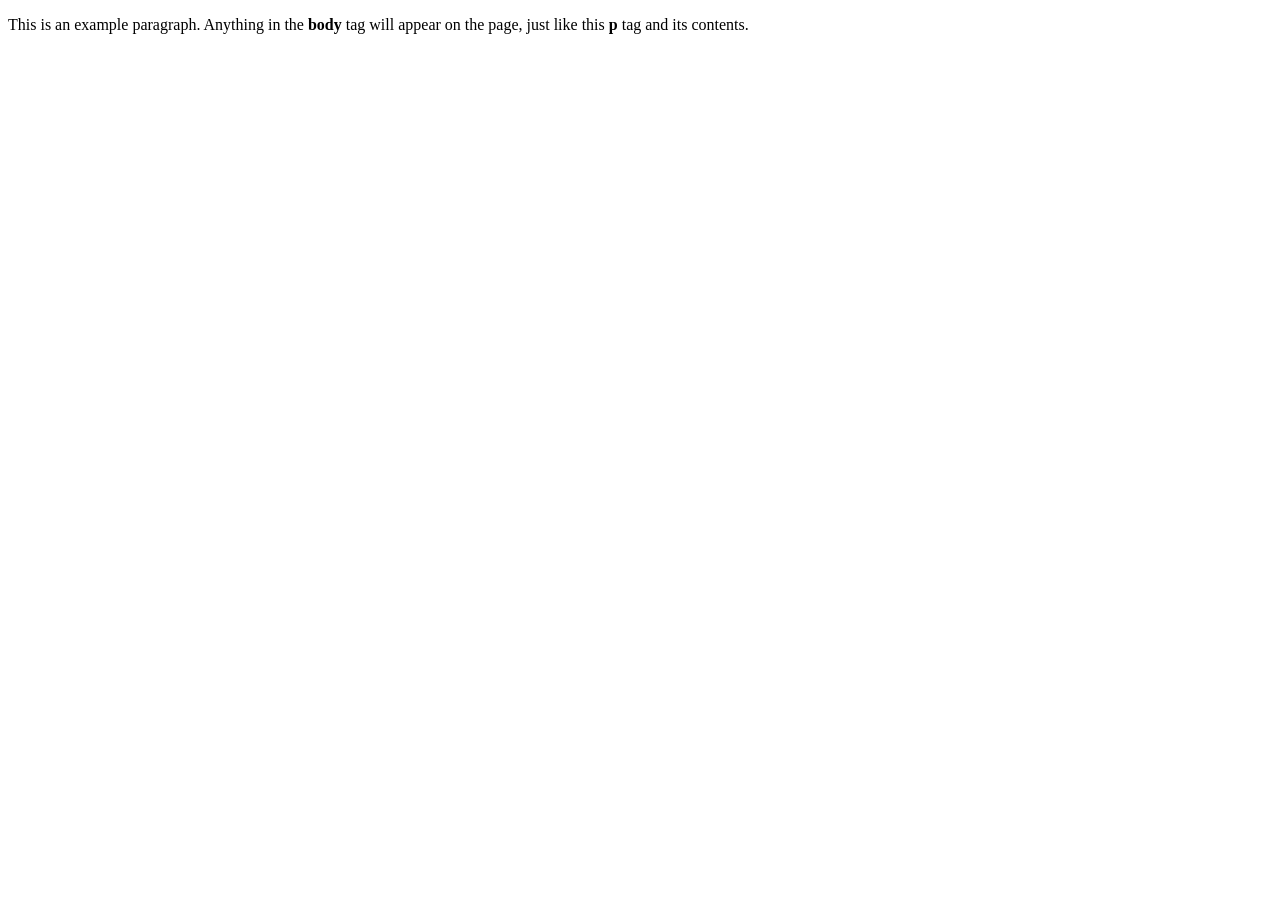
==== index.html @ ac4abed6 "Create index.html" ====
<!doctype html>
<html>
  <head>
    <title>This is the title of the webpage!</title>
  </head>
  <body>
    <p>This is an example paragraph. Anything in the <strong>body</strong> tag will appear on the page, just like this <strong>p</strong> tag and its contents.</p>
  </body>
</html>
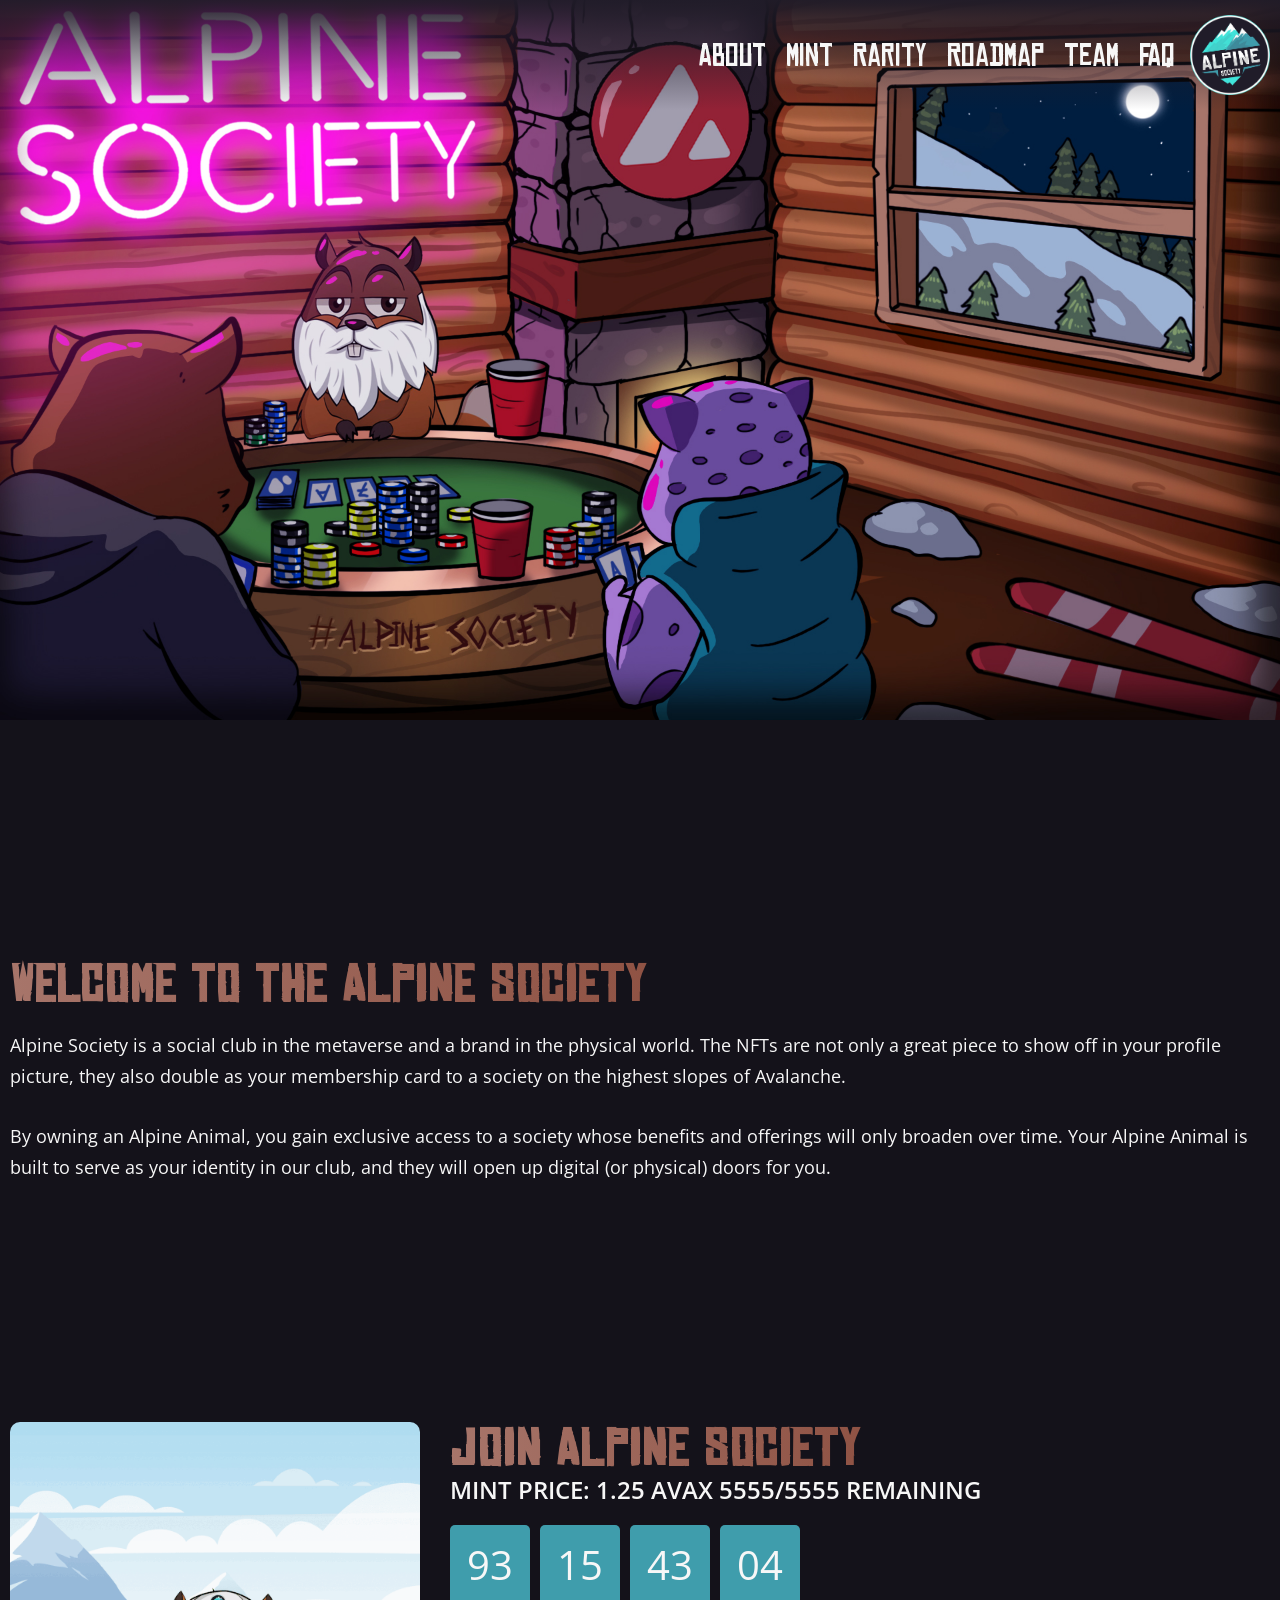
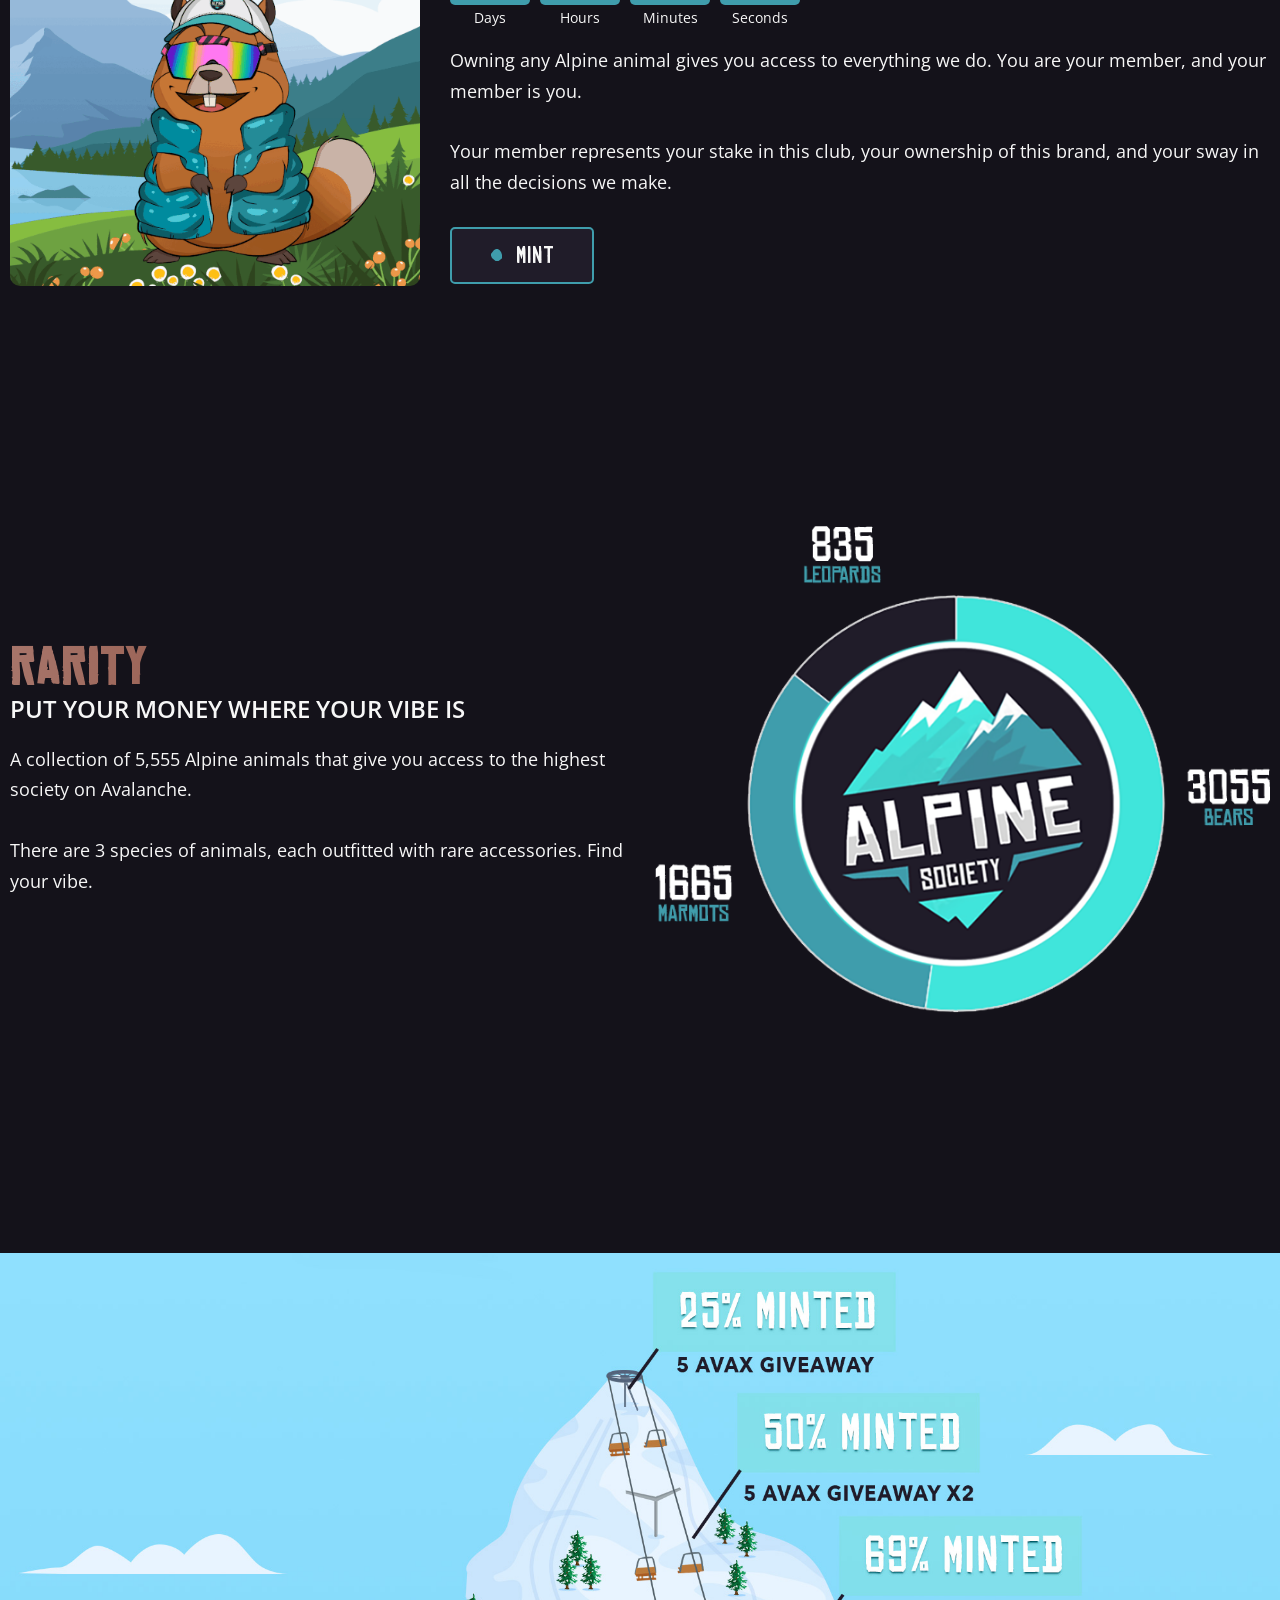
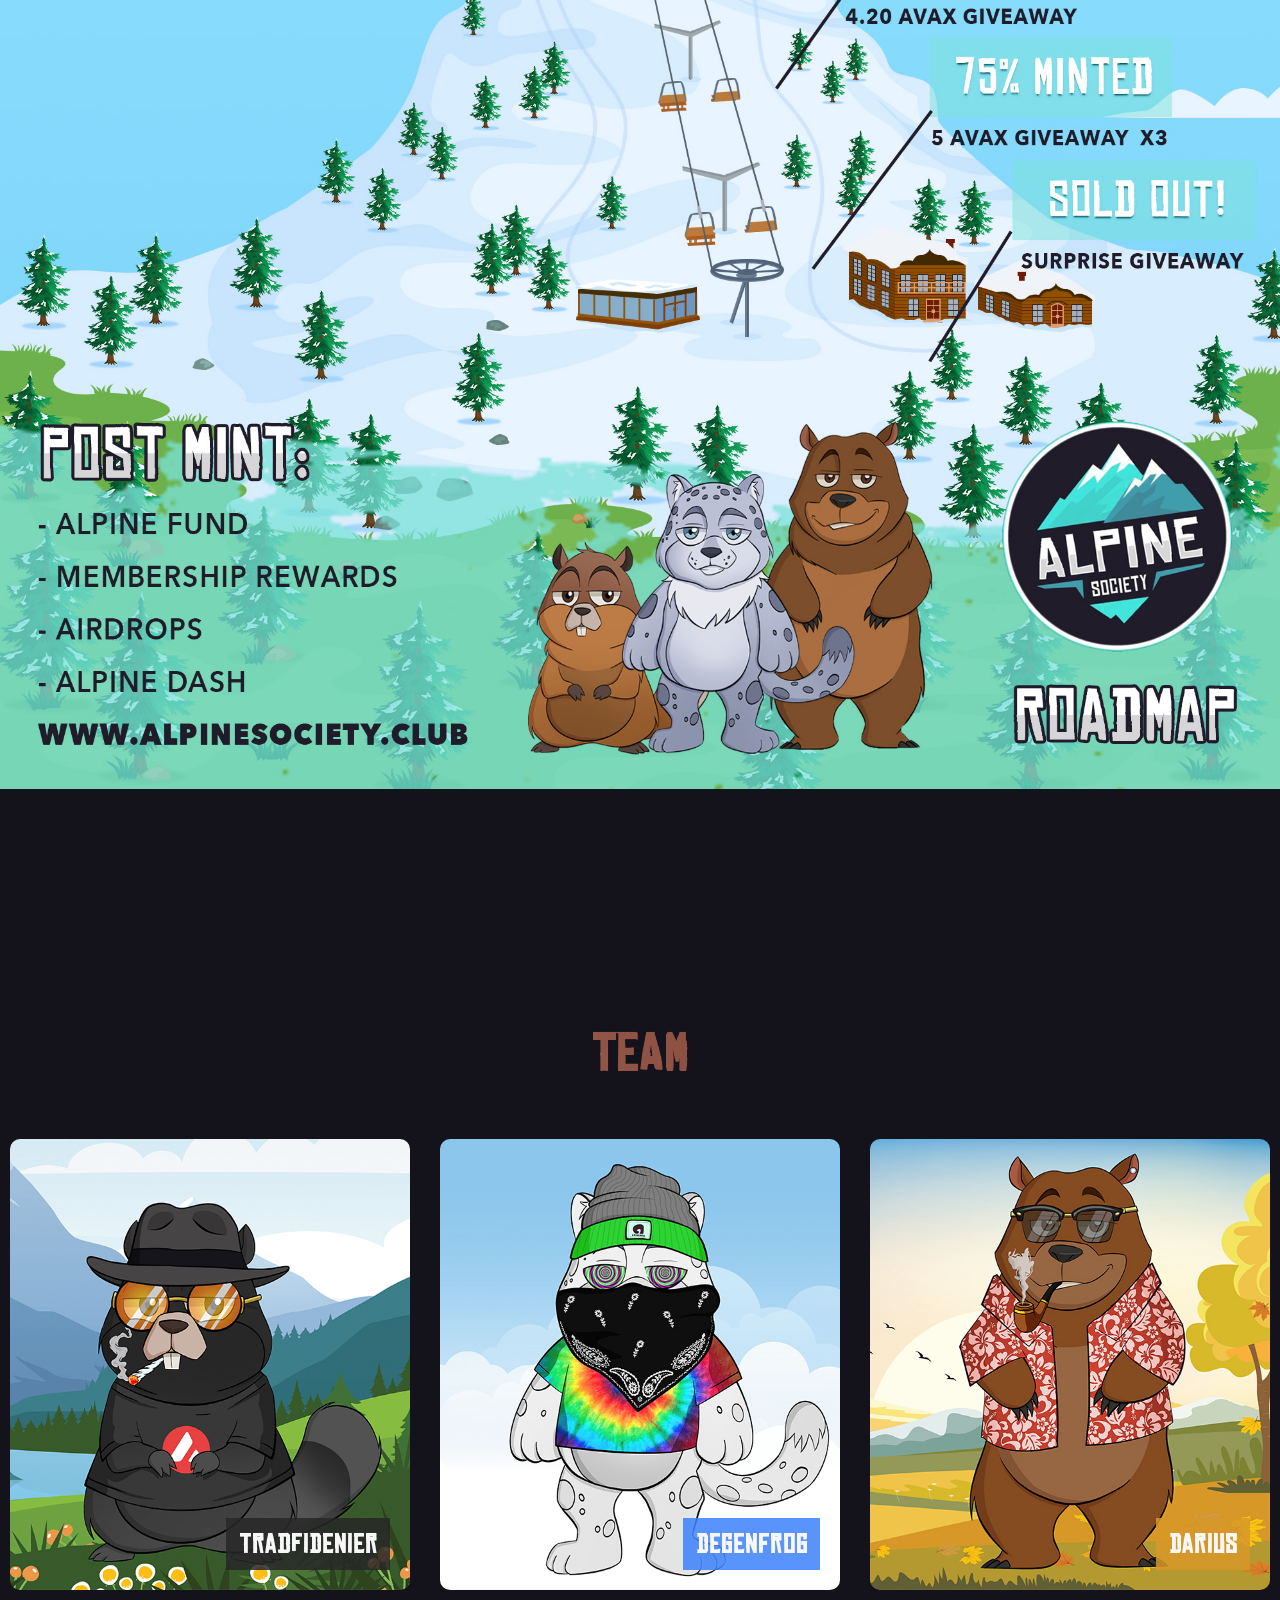
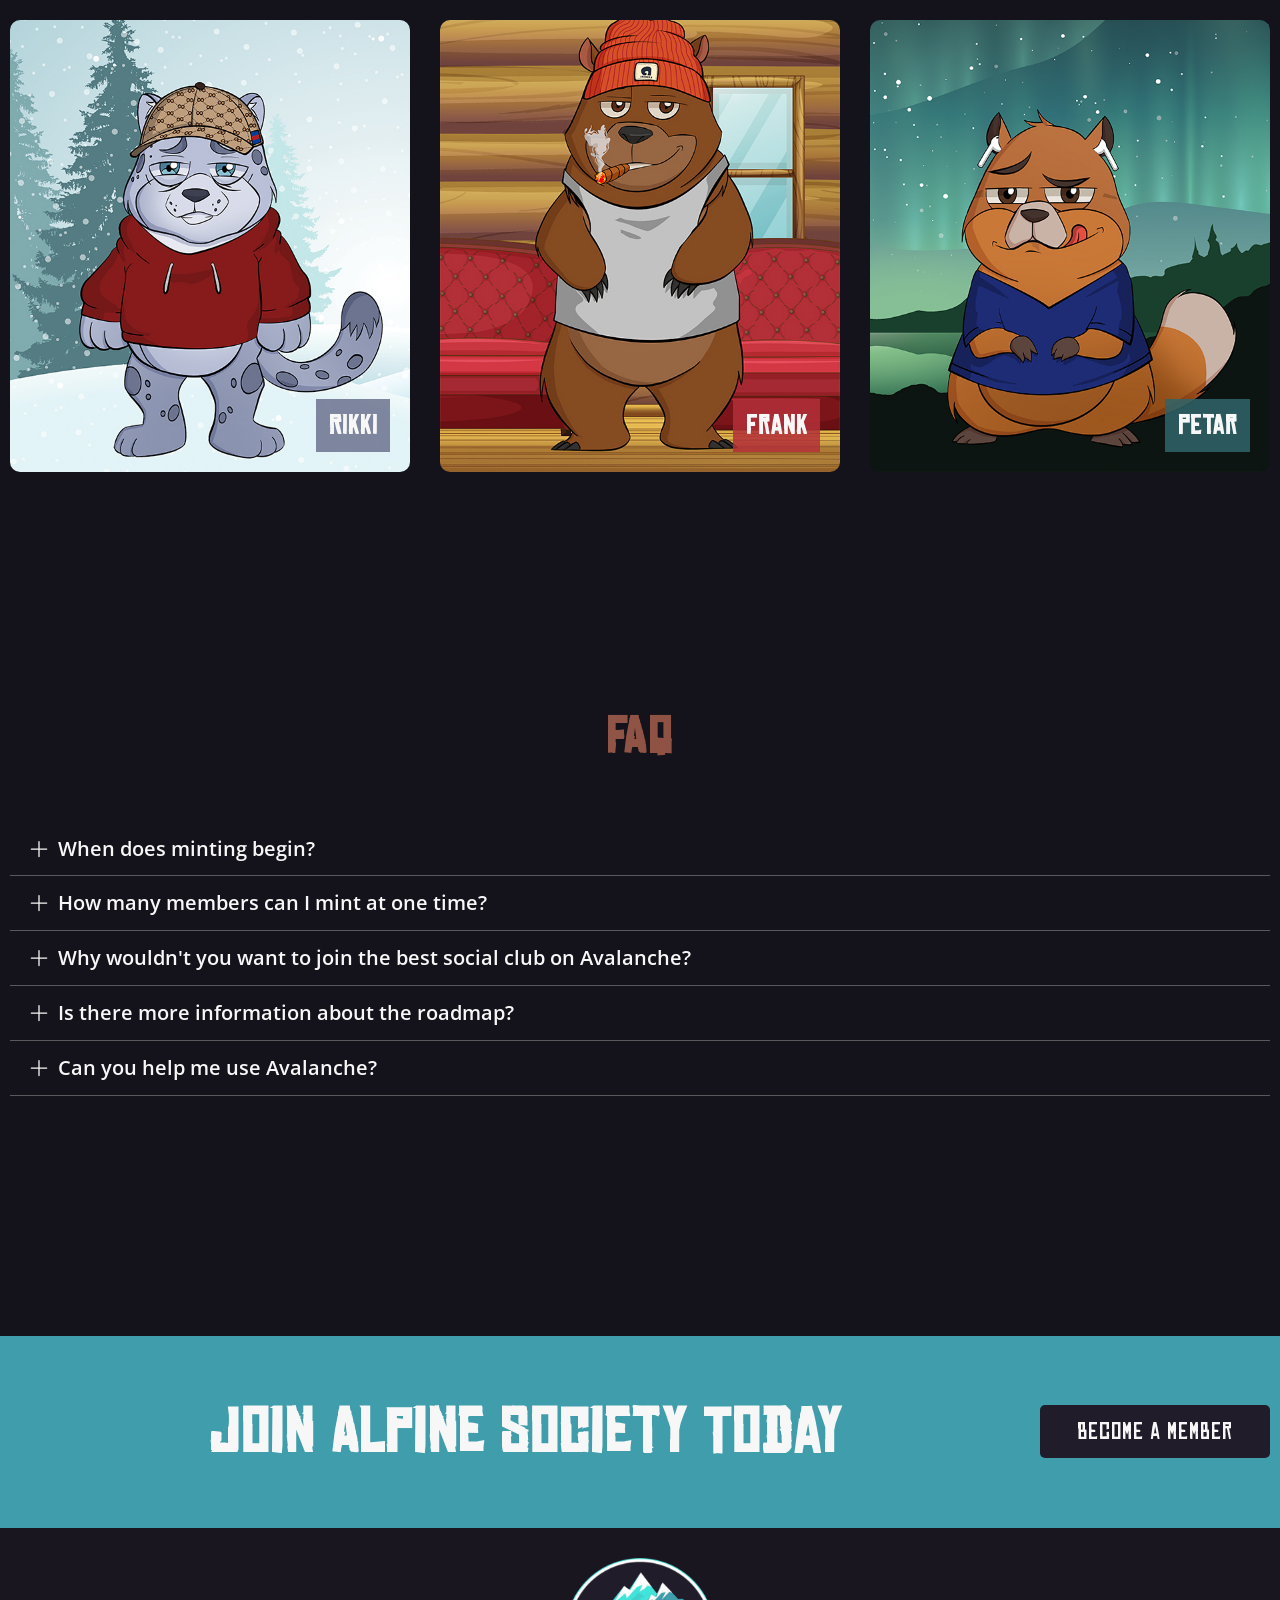
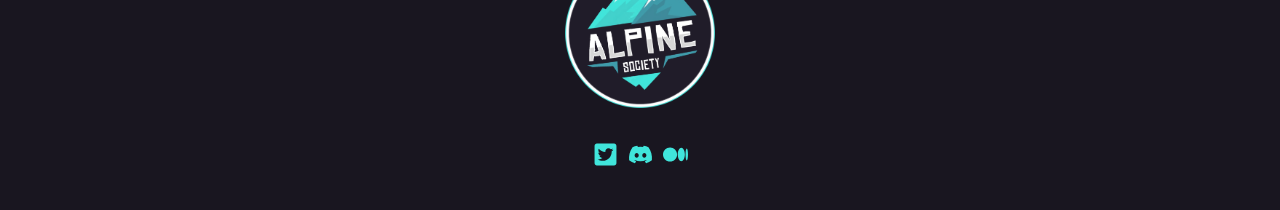
==== commit 3c3580d3: "Add files via upload" ====
--- a/index.html
+++ b/index.html
@@ -1,9 +1,597 @@
-<!doctype html>
-<html>
-  <head>
-    <title>This is the title of the webpage!</title>
-  </head>
-  <body>
-    <p>This is an example paragraph. Anything in the <strong>body</strong> tag will appear on the page, just like this <strong>p</strong> tag and its contents.</p>
-  </body>
-</html>
+<!DOCTYPE html>
+<html lang="en">
+  <head>
+    <meta charset="UTF-8" />
+    <meta http-equiv="X-UA-Compatible" content="IE=edge" />
+    <meta name="viewport" content="width=device-width, initial-scale=1.0" />
+
+    <title>Alpine Society</title>
+
+    <!--Google Fonts-->
+    <link
+      href="https://fonts.googleapis.com/css2?family=Open+Sans:ital,wght@0,300;0,400;0,500;0,600;0,700;0,800;1,300;1,400;1,500;1,600;1,700;1,800&display=swap"
+      rel="stylesheet"
+    />
+
+    <!--Stylesheets-->
+    <link rel="stylesheet" href="css/style.css" />
+    <link rel="icon" type="image/svg" href="img/favico.svg" />
+  </head>
+  <body>
+    <!--Navbar-->
+    <div class="navbar">
+      <div class="row">
+        <!--Hamburger Menu-->
+        <figure class="hamburger-btn">
+          <img
+            class="hamburger-btn__img"
+            src="img/bars.svg"
+            alt="Hamburger Button"
+            class="logo__img"
+          />
+        </figure>
+
+        <!--Navigation-->
+        <ul class="nav">
+          <li class="nav__item nav__item--about">
+            About
+            <!-- <img class="nav__link-img" src="img/btn_about.png" alt="About" /> -->
+          </li>
+
+          <li class="nav__item nav__item--mint">
+            Mint
+            <!-- <img class="nav__link-img" src="img/btn_mint.png" alt="Mint" /> -->
+          </li>
+
+          <li class="nav__item nav__item--rarity">
+            Rarity
+            <!-- <img class="nav__link-img" src="img/btn_rarity.png" alt="Rarity" /> -->
+          </li>
+
+          <li class="nav__item nav__item--roadmap">
+            Roadmap
+            <!-- <img
+              class="nav__link-img"
+              src="img/btn_roadmap.png"
+              alt="Roadmap"
+            /> -->
+          </li>
+
+          <li class="nav__item nav__item--team">
+            Team
+            <!-- <img class="nav__link-img" src="img/btn_team.png" alt="Team" /> -->
+          </li>
+
+          <li class="nav__item nav__item--faq">
+            FAQ
+            <!-- <img class="nav__link-img" src="img/btn_faq.png" alt="FAQ" /> -->
+          </li>
+        </ul>
+
+        <!--Logo-->
+        <figure class="logo">
+          <img
+            src="img/alpine_society_logo.png"
+            alt="Alpine Society"
+            class="logo__img"
+          />
+        </figure>
+      </div>
+    </div>
+
+    <!--Header start-->
+    <header class="header">
+      <img
+        class="header__img"
+        src="img/alpine_society.jpg"
+        alt="Alpine Sociery"
+      />
+    </header>
+
+    <!--Section About-->
+    <section class="section section__about" id="sticky">
+      <div class="row">
+        <h2 class="heading-secondary mb-sm">Welcome to the Alpine Society</h2>
+        <p class="paragraph">
+          Alpine Society is a social club in the metaverse and a brand in the
+          physical world. The NFTs are not only a great piece to show off in
+          your profile picture, they also double as your membership card to a
+          society on the highest slopes of Avalanche.
+        </p>
+        <p class="paragraph">
+          By owning an Alpine Animal, you gain exclusive access to a society
+          whose benefits and offerings will only broaden over time. Your Alpine
+          Animal is built to serve as your identity in our club, and they will
+          open up digital (or physical) doors for you.
+        </p>
+      </div>
+    </section>
+
+    <!--Section Mint-->
+    <section class="section section__mint">
+      <div class="row">
+        <div class="composition">
+          <img
+            class="composition__img"
+            src="img/alpine_society.gif"
+            alt="Alpine Society"
+          />
+        </div>
+        <div>
+          <h2 class="heading-secondary">Join Alpine Society</h2>
+          <h3 class="heading-tertiary mb-sm">
+            MINT PRICE:
+            <span class="heading-tertiary--light">
+              1.25 AVAX 5555/5555 Remaining
+            </span>
+          </h3>
+
+          <div class="mint-container mb-lg">
+            <div class="counter">
+              <div class="counter__box counter__box--days">93</div>
+              <div class="counter__box counter__box--hours">15</div>
+              <div class="counter__box counter__box--minutes">43</div>
+              <div class="counter__box counter__box--seconds">04</div>
+            </div>
+          </div>
+          <p class="paragraph">
+            Owning any Alpine animal gives you access to everything we do. You
+            are your member, and your member is you.
+          </p>
+          <p class="paragraph">
+            Your member represents your stake in this club, your ownership of
+            this brand, and your sway in all the decisions we make.
+          </p>
+          <button class="btn btn--primary" href="#">MINT</button>
+        </div>
+      </div>
+    </section>
+
+    <!--Section Rarity-->
+    <section class="section section__rarity">
+      <div class="row">
+        <div>
+          <h2 class="heading-secondary">Rarity</h2>
+          <h3 class="heading-tertiary mb-sm">
+            Put your money where your vibe is
+          </h3>
+          <p class="paragraph">
+            A collection of 5,555 Alpine animals that give you access to the
+            highest society on Avalanche.
+          </p>
+          <p class="paragraph">
+            There are 3 species of animals, each outfitted with rare
+            accessories. Find your vibe.
+          </p>
+        </div>
+
+        <div class="composition">
+          <img
+            class="composition__img"
+            src="img/pie-chart.png"
+            alt="Placeholder Image"
+          />
+        </div>
+      </div>
+    </section>
+
+    <section class="section section__roadmap">
+      <img
+        class="roadmap__img"
+        src="img/alpine_roadmap.jpg"
+        alt="Alpine Roadmap"
+      />
+    </section>
+
+    <!--Section Team-->
+    <section class="section section__team">
+      <div class="row">
+        <h2 class="heading-secondary mb-hg">Team</h2>
+
+        <div class="team-container">
+          <!--Card 1-->
+          <div class="card">
+            <div class="card__front card__front--1">
+              <h2 class="card__heading-main card__heading-main--1">
+                TradfiDenier
+              </h2>
+              <img
+                class="card__member"
+                src="img/tradfi.jpg"
+                alt="Team Member"
+              />
+            </div>
+            <div class="card__back card__back--1">
+              <h2 class="card__heading">TradfiDenier</h2>
+              <h3 class="card__description">Founder</h3>
+
+              <div class="card__social">
+                <a
+                  class="card__social-link"
+                  href="https://twitter.com/TradfiDenier"
+                  target="_blank"
+                >
+                  <svg class="card__social-icon">
+                    <use xlink:href="img/sprite.svg#twitter"></use>
+                  </svg>
+                </a>
+                <a
+                  class="card__social-link"
+                  href="https://t.me/TradfiDenier"
+                  target="_blank"
+                >
+                  <svg class="card__social-icon">
+                    <use xlink:href="img/sprite.svg#telegram"></use>
+                  </svg>
+                </a>
+              </div>
+            </div>
+          </div>
+
+          <!--Card 2-->
+          <div class="card">
+            <div class="card__front card__front--2">
+              <h2 class="card__heading-main card__heading-main--2">
+                DegenFrog
+              </h2>
+              <img
+                class="card__member"
+                src="img/degenfrog.jpg"
+                alt="Team Member"
+              />
+            </div>
+            <div class="card__back card__back--2">
+              <h2 class="card__heading">DegenFrog</h2>
+              <h3 class="card__description">Co-Founder</h3>
+
+              <div class="card__social">
+                <a
+                  class="card__social-link"
+                  href="https://twitter.com/degenfrog#"
+                  target="_blank"
+                >
+                  <svg class="card__social-icon">
+                    <use xlink:href="img/sprite.svg#twitter"></use>
+                  </svg>
+                </a>
+              </div>
+            </div>
+          </div>
+
+          <!--Card 3-->
+          <div class="card">
+            <div class="card__front card__front--3">
+              <h2 class="card__heading-main card__heading-main--3">Darius</h2>
+              <img
+                class="card__member"
+                src="img/darius.jpg"
+                alt="Team Member"
+              />
+            </div>
+            <div class="card__back card__back--3">
+              <h2 class="card__heading">Darius</h2>
+              <h3 class="card__description">Lead Designer</h3>
+
+              <div class="card__social">
+                <a
+                  class="card__social-link"
+                  href="https://t.me/digitaldarius187"
+                  target="_blank"
+                >
+                  <svg class="card__social-icon">
+                    <use xlink:href="img/sprite.svg#telegram"></use>
+                  </svg>
+                </a>
+              </div>
+            </div>
+          </div>
+
+          <!--Card 4-->
+          <div class="card">
+            <div class="card__front card__front--4">
+              <h2 class="card__heading-main card__heading-main--4">Rikki</h2>
+              <img class="card__member" src="img/rikky.jpg" alt="Team Member" />
+            </div>
+            <div class="card__back card__back--4">
+              <h2 class="card__heading">Rikki</h2>
+              <h3 class="card__description">Asst. Designer</h3>
+
+              <div class="card__social">
+                <a
+                  class="card__social-link"
+                  href="https://t.me/CryptoRick1111"
+                  target="_blank"
+                >
+                  <svg class="card__social-icon">
+                    <use xlink:href="img/sprite.svg#telegram"></use>
+                  </svg>
+                </a>
+              </div>
+            </div>
+          </div>
+
+          <!--Card 5-->
+          <div class="card">
+            <div class="card__front card__front--5">
+              <h2 class="card__heading-main card__heading-main--5">Frank</h2>
+              <img class="card__member" src="img/frank.jpg" alt="Team Member" />
+            </div>
+            <div class="card__back card__back--5">
+              <h2 class="card__heading">Frank</h2>
+              <h3 class="card__description">Solidity Dev</h3>
+            </div>
+          </div>
+
+          <!--Card 6-->
+          <div class="card">
+            <div class="card__front card__front--6">
+              <h2 class="card__heading-main card__heading-main--6">Petar</h2>
+              <img class="card__member" src="img/petar.jpg" alt="Petar" />
+            </div>
+            <div class="card__back card__back--6">
+              <h2 class="card__heading">Petar</h2>
+              <h3 class="card__description">Web Dev</h3>
+
+              <div class="card__social">
+                <a
+                  class="card__social-link"
+                  href="https://t.me/petar_trifunovic"
+                  target="_blank"
+                >
+                  <svg class="card__social-icon">
+                    <use xlink:href="img/sprite.svg#telegram"></use>
+                  </svg>
+                </a>
+              </div>
+            </div>
+          </div>
+        </div>
+
+        <!-- <div class="team-container">
+          <div class="team-card">
+            <img
+              class="team-card__member"
+              src="img/team_member.png"
+              alt="Team Member"
+            />
+
+            <div class="team-card__info">
+              <h3 class="heading-tertiary">Name Lastname</h3>
+              <h3 class="heading-4 mb-sm">Lorem ipsum dolor</h3>
+              <div class="social">
+                <a class="social__link" href="#" target="_blank">
+                  <svg class="social__icon">
+                    <use xlink:href="img/sprite.svg#facebook"></use>
+                  </svg>
+                </a>
+                <a class="social__link" href="#" target="_blank">
+                  <svg class="social__icon">
+                    <use xlink:href="img/sprite.svg#twitter"></use>
+                  </svg>
+                </a>
+                <a class="social__link" href="#" target="_blank">
+                  <svg class="social__icon">
+                    <use xlink:href="img/sprite.svg#instagram"></use>
+                  </svg>
+                </a>
+              </div>
+            </div>
+          </div>
+
+          <div class="team-card">
+            <img
+              class="team-card__member"
+              src="img/team_member.png"
+              alt="Team Member"
+            />
+
+            <div class="team-card__info">
+              <h3 class="heading-tertiary">Name Lastname</h3>
+              <h3 class="heading-4 mb-sm">Lorem ipsum dolor</h3>
+              <div class="social">
+                <a class="social__link" href="#" target="_blank">
+                  <svg class="social__icon">
+                    <use xlink:href="img/sprite.svg#facebook"></use>
+                  </svg>
+                </a>
+                <a class="social__link" href="#" target="_blank">
+                  <svg class="social__icon">
+                    <use xlink:href="img/sprite.svg#twitter"></use>
+                  </svg>
+                </a>
+                <a class="social__link" href="#" target="_blank">
+                  <svg class="social__icon">
+                    <use xlink:href="img/sprite.svg#instagram"></use>
+                  </svg>
+                </a>
+              </div>
+            </div>
+          </div>
+
+          <div class="team-card">
+            <img
+              class="team-card__member"
+              src="img/team_member.png"
+              alt="Team Member"
+            />
+
+            <div class="team-card__info">
+              <h3 class="heading-tertiary">Name Lastname</h3>
+              <h3 class="heading-4 mb-sm">Lorem ipsum dolor</h3>
+              <div class="social">
+                <a class="social__link" href="#" target="_blank">
+                  <svg class="social__icon">
+                    <use xlink:href="img/sprite.svg#facebook"></use>
+                  </svg>
+                </a>
+                <a class="social__link" href="#" target="_blank">
+                  <svg class="social__icon">
+                    <use xlink:href="img/sprite.svg#twitter"></use>
+                  </svg>
+                </a>
+                <a class="social__link" href="#" target="_blank">
+                  <svg class="social__icon">
+                    <use xlink:href="img/sprite.svg#instagram"></use>
+                  </svg>
+                </a>
+              </div>
+            </div>
+          </div>
+
+          <div class="team-card">
+            <img
+              class="team-card__member"
+              src="img/team_member.png"
+              alt="Team Member"
+            />
+
+            <div class="team-card__info">
+              <h3 class="heading-tertiary">Name Lastname</h3>
+              <h3 class="heading-4 mb-sm">Lorem ipsum dolor</h3>
+              <div class="social">
+                <a class="social__link" href="#" target="_blank">
+                  <svg class="social__icon">
+                    <use xlink:href="img/sprite.svg#facebook"></use>
+                  </svg>
+                </a>
+                <a class="social__link" href="#" target="_blank">
+                  <svg class="social__icon">
+                    <use xlink:href="img/sprite.svg#twitter"></use>
+                  </svg>
+                </a>
+                <a class="social__link" href="#" target="_blank">
+                  <svg class="social__icon">
+                    <use xlink:href="img/sprite.svg#instagram"></use>
+                  </svg>
+                </a>
+              </div>
+            </div>
+          </div>
+        </div> -->
+      </div>
+    </section>
+
+    <!--Section FAQ-->
+    <section class="section section__faq">
+      <h2 class="heading-secondary mb-hg">FAQ</h2>
+
+      <div class="row">
+        <!-- Accordion -->
+        <div class="accordion">
+          <div class="accordion__panel">
+            <h3 class="accordion__header">
+              <img class="accordion__icon" src="img/plus.svg" alt="Plus" />
+              When does minting begin?
+            </h3>
+            <div class="accordion__body">To be announced soon.</div>
+          </div>
+
+          <div class="accordion__panel">
+            <h3 class="accordion__header">
+              <img class="accordion__icon" src="img/plus.svg" alt="Plus" />
+              How many members can I mint at one time?
+            </h3>
+            <div class="accordion__body">
+              You may mint as many members as you like, but you can only mint 5
+              per transaction
+            </div>
+          </div>
+
+          <div class="accordion__panel">
+            <h3 class="accordion__header">
+              <img class="accordion__icon" src="img/plus.svg" alt="Plus" />
+              Why wouldn't you want to join the best social club on Avalanche?
+            </h3>
+            <div class="accordion__body">
+              We have fun, make friends, and stack coin, what else do you need?
+            </div>
+          </div>
+
+          <div class="accordion__panel">
+            <h3 class="accordion__header">
+              <img class="accordion__icon" src="img/plus.svg" alt="Plus" />
+              Is there more information about the roadmap?
+            </h3>
+            <div class="accordion__body">
+              Yes, visit our Medium page for more details. Link is below.
+            </div>
+          </div>
+
+          <div class="accordion__panel">
+            <h3 class="accordion__header">
+              <img class="accordion__icon" src="img/plus.svg" alt="Plus" />
+              Can you help me use Avalanche?
+            </h3>
+            <div class="accordion__body">
+              Yes, if you need help with anything regarding Avalanche, please
+              visit this
+              <a
+                class="default-link"
+                href="https://tinyurl.com/4bt7ked5"
+                target="_blank"
+              >
+                link
+              </a>
+              or reach out to us in Discord.
+            </div>
+          </div>
+        </div>
+      </div>
+    </section>
+
+    <!--Jumbotron-->
+    <div class="jumbotron">
+      <div class="row">
+        <h2 class="jumbotron__title">Join Alpine Society Today</h2>
+        <button class="btn btn--secondary btn--member">Become a member</button>
+      </div>
+    </div>
+
+    <!--Footer-->
+    <footer class="footer">
+      <div class="row">
+        <img
+          class="footer__logo"
+          src="img/alpine_society_logo.png"
+          alt="Alpine Society"
+        />
+
+        <div class="social">
+          <a
+            class="social__link"
+            href="https://twitter.com/Alpine_Society"
+            target="_blank"
+          >
+            <svg class="social__icon">
+              <use xlink:href="img/sprite.svg#twitter"></use>
+            </svg>
+          </a>
+          <a
+            class="social__link"
+            href="https://discord.gg/ZwpY4sbKnY"
+            target="_blank"
+          >
+            <svg class="social__icon">
+              <use xlink:href="img/sprite.svg#discord"></use>
+            </svg>
+          </a>
+          <a
+            class="social__link"
+            href="https://medium.com/@alpinesocietynft"
+            target="_blank"
+          >
+            <svg class="social__icon">
+              <use xlink:href="img/sprite.svg#medium"></use>
+            </svg>
+          </a>
+        </div>
+      </div>
+    </footer>
+
+    <script src="js/stickyNav.js"></script>
+    <script src="js/hamburger.js"></script>
+    <script src="js/accordion.js"></script>
+    <script src="js/scrollIntoView.js"></script>
+    <script src="js/revealSection.js"></script>
+  </body>
+</html>
--- a/css/style.css
+++ b/css/style.css
@@ -0,0 +1 @@
+﻿@import url("../chinese-rocks/style.css");*,*::after,*::before{margin:0;padding:0;box-sizing:inherit}html{font-size:62.5%;scroll-behavior:smooth}body{box-sizing:border-box;position:relative;background-color:#14121a;width:100%;height:100vh}body::-webkit-scrollbar{width:0.5rem}body::-webkit-scrollbar-track{-webkit-box-shadow:inset 0 0 6px rgba(0,0,0,0.3);background-color:#08070b}body::-webkit-scrollbar-thumb{background-color:#40e5db;outline:none}::-moz-selection{background-color:#78311f;color:#f7f7f7}::selection{background-color:#78311f;color:#f7f7f7}body{font-family:"Open Sans", sans-serif;font-weight:400;font-size:1.7rem;line-height:1.7;color:#0b0b0b;text-rendering:auto;-webkit-font-smoothing:antialiased}.heading-primary{font-family:"ChineseRocksRg-Regular";font-size:2.4rem;text-transform:uppercase;font-weight:400;display:inline-block;background-image:linear-gradient(to right, #a7756a, #78311f);-webkit-background-clip:text;color:transparent;letter-spacing:0.2rem;transition:all 0.2s;line-height:1.4;margin-bottom:1rem;-webkit-backface-visibility:hidden;backface-visibility:hidden}.heading-secondary{font-family:"ChineseRocksRg-Regular";letter-spacing:2px;color:#f7f7f7;font-weight:800;font-size:5rem;line-height:1;text-transform:uppercase;background-image:linear-gradient(to right, #a7756a, #78311f);-webkit-background-clip:text;color:transparent}.heading-tertiary{font-size:2.4rem;color:#f7f7f7;font-weight:600;line-height:1.3;text-transform:uppercase}.heading-4{font-size:2rem;color:#3f9dac;font-weight:200;line-height:1.3}.paragraph{font-size:1.8rem;color:#f7f7f7}.paragraph:not(:last-child){margin-bottom:3rem}.mb-sm{margin-bottom:2rem !important}.mb-md{margin-bottom:3rem !important}.mb-lg{margin-bottom:4rem !important}.mb-hg{margin-bottom:6rem !important}.accordion{max-width:100%;margin:0 auto;z-index:2;position:relative}@media only screen and (max-width: 56.25em){.accordion{width:100%}}.accordion__header{color:#f7f7f7;font-weight:600;padding:1rem 2rem;text-align:left;border-bottom:1px solid rgba(247,247,247,0.3);display:flex;align-items:center;position:relative;cursor:pointer;transition:0.2s ease}.accordion__header:hover{background-color:rgba(247,247,247,0.1)}@media only screen and (max-width: 56.25em){.accordion__header{font-size:1.7rem}}.accordion__icon{height:2rem;color:#f7f7f7;margin-right:1rem}@media only screen and (max-width: 56.25em){.accordion__icon{height:1.7rem}}.accordion__body{padding:1rem 2rem;text-align:left;color:#a7756a}.accordion__panel>.accordion__body{display:none}.accordion__panel.accordion-expanded>.accordion__body{display:block}.btn,.btn:link,.btn:visited{text-decoration:none;padding:1.5rem 3.7rem;border-radius:0.5rem;transition:all 0.2s;position:relative;color:#f7f7f7;font-size:2.2rem;display:flex;align-items:center;justify-content:center;width:-webkit-max-content;width:-moz-max-content;width:max-content;font-weight:400;cursor:pointer}.btn:active,.btn:focus{outline:none}.btn--primary{font-family:"ChineseRocksRg-Regular";letter-spacing:1px;background-color:#201c29;color:#f7f7f7;border:2px solid #3f9dac;transition:0.2s ease}.btn--primary:hover{background-color:#3f9dac;color:#f7f7f7;border:2px solid #3f9dac}.btn--primary:hover::before{color:#201c29}.btn--primary::before{content:'•';font-size:4rem;line-height:0.5;color:#3f9dac;margin-right:1rem}.btn--secondary{font-family:"ChineseRocksRg-Regular";letter-spacing:1px;color:#f7f7f7;background-color:#201c29;transition:0.2s ease}.btn--secondary:hover{color:#201c29;background-color:#f7f7f7}.btn--member{border:none}.default-link{text-decoration:none;color:#f7f7f7;transition:0.2s ease}.default-link:hover{opacity:0.8}.card{position:relative}.card>.card__front,.card>.card__back{display:block;transition-timing-function:cubic-bezier(0.175, 0.885, 0.32, 1.275);transition-duration:0.75s;transition-property:transform, opacity}.card>.card__front{transform:rotateY(0deg)}.card>.card__back{position:absolute;opacity:0;top:0px;left:0px;width:100%;height:100%;transform:rotateY(-180deg)}@media only screen and (max-width: 37.5em){.card>.card__back{position:relative;opacity:1;transform:rotateY(0);width:auto;height:auto}}.card:hover>.card__front{transform:rotateY(180deg)}@media only screen and (max-width: 37.5em){.card:hover>.card__front{transform:rotateY(0)}}.card:hover>.card__back{opacity:1;transform:rotateY(0deg)}.card{position:relative;text-align:center;width:100%}.card>.card__front{width:inherit;overflow:hidden;height:auto;position:relative;border-radius:1rem}@media only screen and (max-width: 37.5em){.card>.card__front{border-bottom-left-radius:0;border-bottom-right-radius:0}}.card>.card__back{padding:2rem;background-image:linear-gradient(to right bottom, #d24d57, #78311f);border-radius:1rem;display:flex;justify-content:center;align-items:center;flex-direction:column}@media only screen and (max-width: 37.5em){.card>.card__back{border-top-left-radius:0;border-top-right-radius:0}}.card>.card__back--1{background:#272727}.card>.card__back--2{background:#3d82fc}.card>.card__back--3{background:#d79828}.card>.card__back--4{background:#6c748f}.card>.card__back--5{background:#b32f38}.card>.card__back--6{background:#2f646a}.card__description{font-size:2.4rem;color:#f7f7f7;margin-bottom:1rem}.card__member{width:100%;display:flex}.card__heading-main{font-family:"ChineseRocksRg-Regular";font-size:2.5rem;color:#f7f7f7;letter-spacing:1px;position:absolute;bottom:2rem;right:2rem;display:block;padding:0.5rem 1.25rem}@media only screen and (max-width: 56.25em){.card__heading-main{font-size:2.4rem}}@media only screen and (max-width: 37.5em){.card__heading-main{font-size:3rem}}.card__heading-main--1{background:rgba(39,39,39,0.85)}.card__heading-main--2{background:rgba(61,130,252,0.85)}.card__heading-main--3{background:rgba(215,152,40,0.85)}.card__heading-main--4{background:rgba(108,116,143,0.85)}.card__heading-main--5{background:rgba(179,47,56,0.85)}.card__heading-main--6{background:rgba(47,100,106,0.85)}.card__heading{font-family:"ChineseRocksRg-Regular";letter-spacing:1px;color:#f7f7f7;font-size:6rem;font-weight:300;margin-bottom:2rem}@media only screen and (max-width: 75em){.card__heading{font-size:4rem}}@media only screen and (max-width: 56.25em){.card__heading{font-size:4rem;margin-bottom:1rem}}@media only screen and (max-width: 37.5em){.card__heading{display:none}}.card__social-link{text-decoration:none;font-size:2.2rem}.card__social-link:not(:last-child){margin-right:0.5rem}.card__social-icon{fill:#f7f7f7;width:3rem;height:3rem;border-radius:3px;transition:0.2s ease}.card__social-icon:hover{opacity:0.8}.logo{display:flex;position:relative;z-index:999999999999999999;margin-left:1.5rem;cursor:pointer;padding:1rem 0}@media only screen and (max-width: 56.25em){.logo{padding:0.5rem 0}}.logo__img{height:8rem}@media only screen and (max-width: 56.25em){.logo__img{height:6rem}}.composition{display:flex;justify-content:center;align-items:center}.composition__img{width:100%;border-radius:1rem}@media only screen and (max-width: 56.25em){.composition__img{width:80%;margin-bottom:6rem}}@media only screen and (max-width: 37.5em){.composition__img{width:100%}}.counter{color:#f7f7f7;width:100%;display:flex}.counter__box{padding:1rem 1.5rem;width:8rem;height:8rem;font-size:4rem;display:flex;justify-content:center;align-items:center;background-color:#3f9dac;border-radius:0.5rem;position:relative}@media only screen and (max-width: 37.5em){.counter__box{width:6rem;height:6rem;font-size:3rem}}.counter__box:not(:last-child){margin-right:1rem}.counter__box--days::before,.counter__box--hours::before,.counter__box--minutes::before,.counter__box--seconds::before{position:absolute;font-size:1.4rem;bottom:-2.5rem;color:#f7f7f7}@media only screen and (max-width: 37.5em){.counter__box--days::before,.counter__box--hours::before,.counter__box--minutes::before,.counter__box--seconds::before{font-size:1.2rem}}.counter__box--days::before{content:'Days'}.counter__box--hours::before{content:'Hours'}.counter__box--minutes::before{content:'Minutes'}.counter__box--seconds::before{content:'Seconds'}.jumbotron{padding:6rem 1rem;background-color:#3f9dac;width:100%}.jumbotron .row{display:grid;grid-template-columns:1fr -webkit-max-content;grid-template-columns:1fr max-content;align-items:center;justify-content:flex-start}@media only screen and (max-width: 75em){.jumbotron .row{grid-template-columns:1fr;justify-items:center}}.jumbotron__title{font-family:"ChineseRocksRg-Regular";letter-spacing:2px;color:#f7f7f7;line-height:1.2;font-size:6rem;text-align:center}@media only screen and (max-width: 75em){.jumbotron__title{margin-bottom:2rem}}@media only screen and (max-width: 56.25em){.jumbotron__title{font-size:4rem}}@media only screen and (max-width: 37.5em){.jumbotron__title{font-size:3rem}}.list{list-style-position:inside;color:#f7f7f7}.nav{list-style:none;display:flex;height:100%}@media only screen and (max-width: 56.25em){.nav{position:absolute;left:0;top:0;width:100vw;height:100vh;z-index:999;flex-direction:column;justify-content:center;align-items:center;background-image:linear-gradient(to bottom, rgba(32,28,41,0.85), rgba(32,28,41,0.95));padding:0.5rem 3rem;position:fixed;transform:translateX(-100rem);transition:0.5s ease}}.nav__link-img{height:3.5rem;transition:0.2s ease}.nav__link-img:hover{transform:scale(1.1) rotate(3deg)}.nav__item{color:#f7f7f7;font-family:"ChineseRocksRg-Regular";font-size:3rem;display:flex;align-items:center;height:5rem;position:relative;cursor:pointer}.nav__item::before{content:'';position:absolute;height:3px;width:100%;border-radius:30rem;background-color:#40e5db;top:0;transform:scaleX(0);transition:0.3s ease}.nav__item:hover::before{transform:scaleX(1)}.nav__item:not(:last-child){margin-right:2rem}@media only screen and (max-width: 56.25em){.nav__item:not(:last-child){margin-right:0;margin-bottom:2rem}}.nav__active{transform:translateX(0)}.hamburger-btn{display:none;cursor:pointer;z-index:99999999999}.hamburger-btn__img{width:3.5rem;height:3.5rem;transition:0.2s ease}@media only screen and (max-width: 56.25em){.hamburger-btn{display:flex}}.hamburger-animated{transform:rotate(90deg)}.marginBottom{margin-top:8rem}.social{display:flex;align-items:center;justify-content:center}.social__link{text-decoration:none;margin:0.5rem}.social__icon{width:2.5rem;height:2.5rem;fill:#40e5db;transition:0.2s ease}.social__icon:hover{fill:#3f9dac}.footer{padding:3rem 1rem;background-color:#191620;display:flex;flex-direction:column}.footer__logo{height:15rem;margin-bottom:2rem}.row{max-width:136.6rem;margin:0 auto}.header{width:100%;display:flex}.header__img{width:100%}.navbar{position:absolute;top:0;align-items:center;padding:0.5rem 1rem;width:100%;margin:0 auto;background-image:linear-gradient(to bottom, rgba(32,28,41,0.95), rgba(72,27,21,0))}@media only screen and (max-width: 56.25em){.navbar{background-image:linear-gradient(to bottom, #201c29, #481b15);position:relative;box-shadow:none;border-bottom:1px solid rgba(167,117,106,0.5)}}.navbar .row{display:flex;justify-content:flex-end;align-items:center;width:100%}@media only screen and (max-width: 56.25em){.navbar .row{justify-content:space-between}}.navbar__sticky{position:fixed;z-index:99999;background-color:rgba(72,27,21,0.8);width:100%;box-shadow:0 1rem 2rem rgba(0,0,0,0.1);border-bottom:1px solid rgba(167,117,106,0.2);padding:0.3rem 1rem}.navbar__sticky .logo{padding:0.5rem 0}.navbar__sticky .logo__img{height:6rem}.visible{display:block}.section__about,.section__mint,.section__rarity,.section__team,.section__faq,.section__roadmap{padding:12rem 1rem;text-align:center}@media only screen and (max-width: 75em){.section__about,.section__mint,.section__rarity,.section__team,.section__faq,.section__roadmap{padding:12rem 3rem}}@media only screen and (max-width: 37.5em){.section__about,.section__mint,.section__rarity,.section__team,.section__faq,.section__roadmap{padding:6rem 1rem}}.section{width:100%;transition:transform 1s, opacity 1s}.section__about{text-align:left;padding-top:24rem}@media only screen and (max-width: 37.5em){.section__about{padding:12rem 1rem}}.section__mint{text-align:left}.section__mint .row{display:grid;grid-template-columns:1fr 2fr;grid-gap:3rem;align-items:center}@media only screen and (max-width: 56.25em){.section__mint .row{display:flex;flex-direction:column}}.section__rarity{text-align:left}.section__rarity .row{display:grid;grid-template-columns:repeat(2, 1fr);grid-gap:3rem;align-items:center}@media only screen and (max-width: 56.25em){.section__rarity .row{display:flex;flex-direction:column-reverse}}.section__team{text-align:center;position:relative}.section__team .row{overflow:hidden}.section__team .team-container{display:grid;grid-template-columns:repeat(3, 1fr);grid-gap:3rem}@media only screen and (max-width: 56.25em){.section__team .team-container{grid-template-columns:repeat(2, 1fr)}}@media only screen and (max-width: 37.5em){.section__team .team-container{grid-template-columns:repeat(1, 1fr)}}.section__faq{position:relative;padding-bottom:24rem}@media only screen and (max-width: 37.5em){.section__faq{padding-bottom:12rem}}.section__roadmap{padding-left:0;padding-right:0;width:100%;display:flex}.section__roadmap .roadmap__img{width:100%}.section-hidden{opacity:0;transform:translateY(8rem)}@media only screen and (max-width: 56.25em){.section-hidden{opacity:1;transform:translateY(0)}}
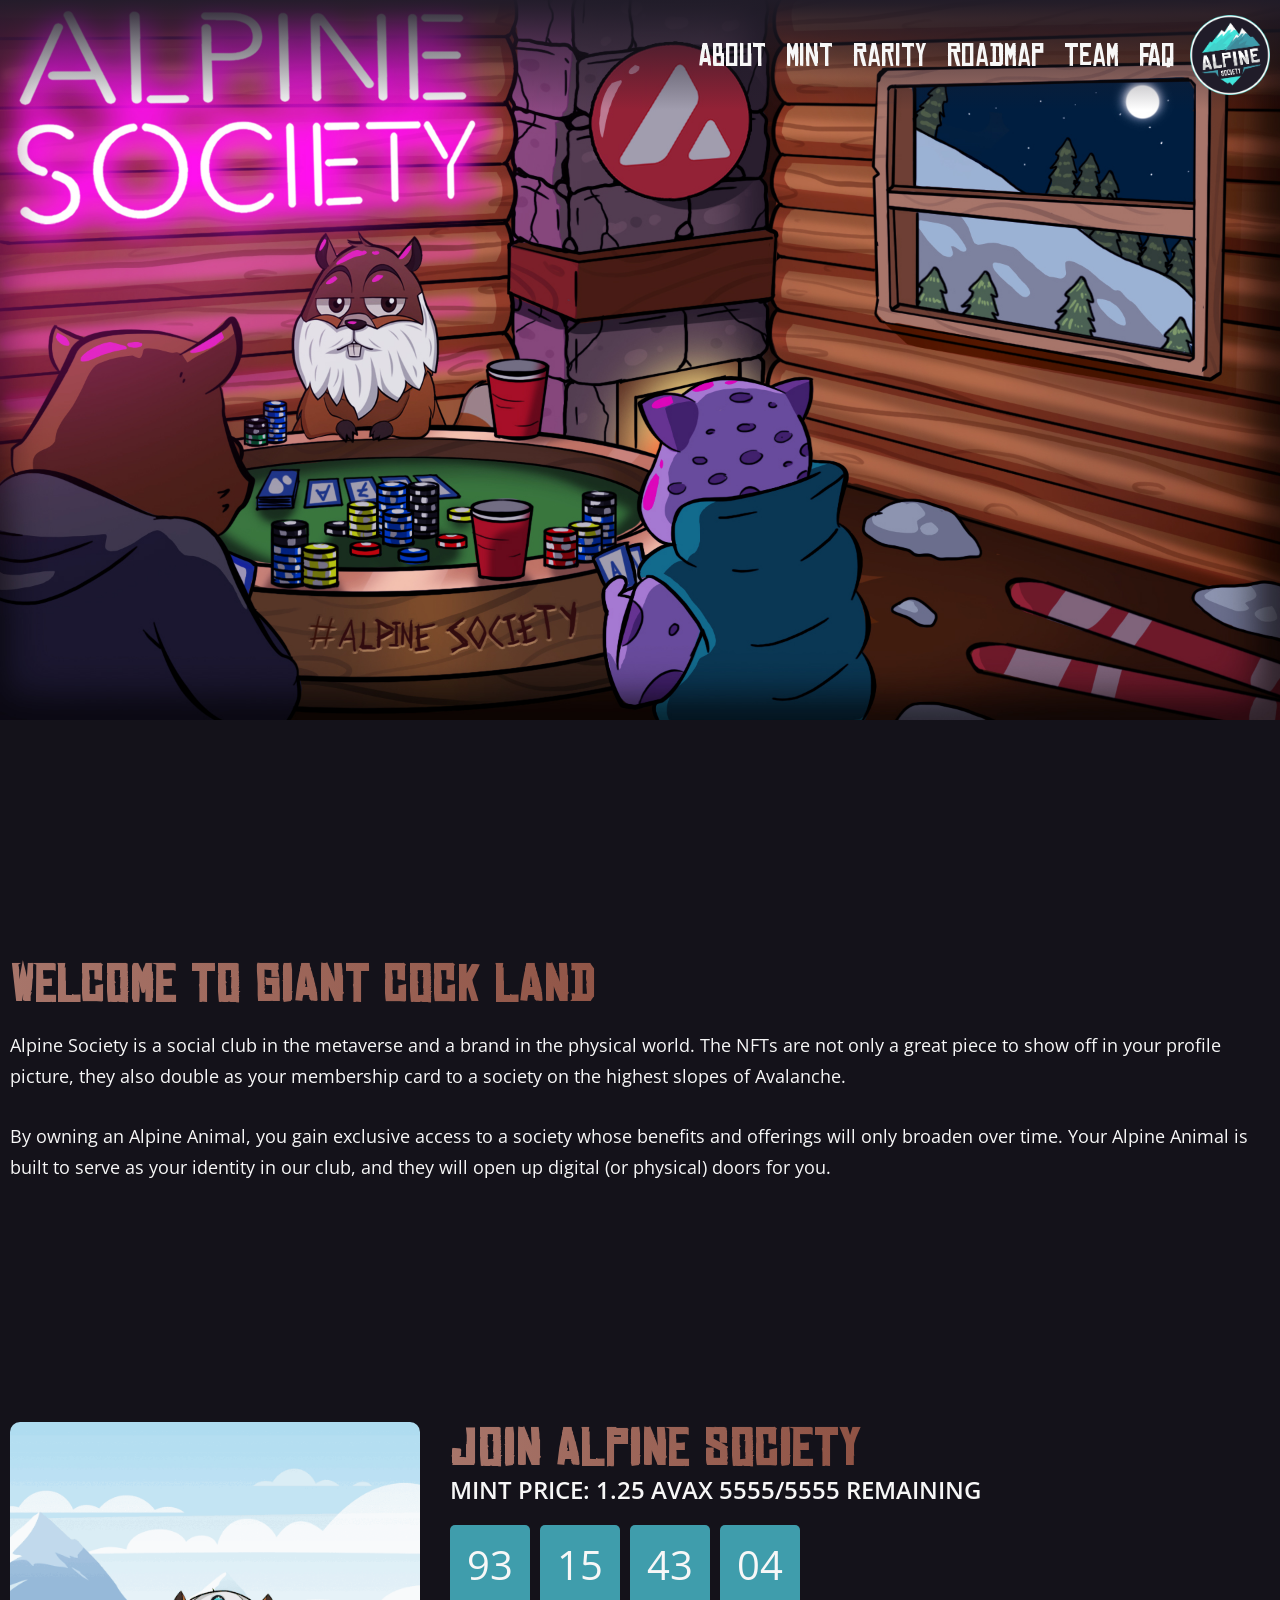
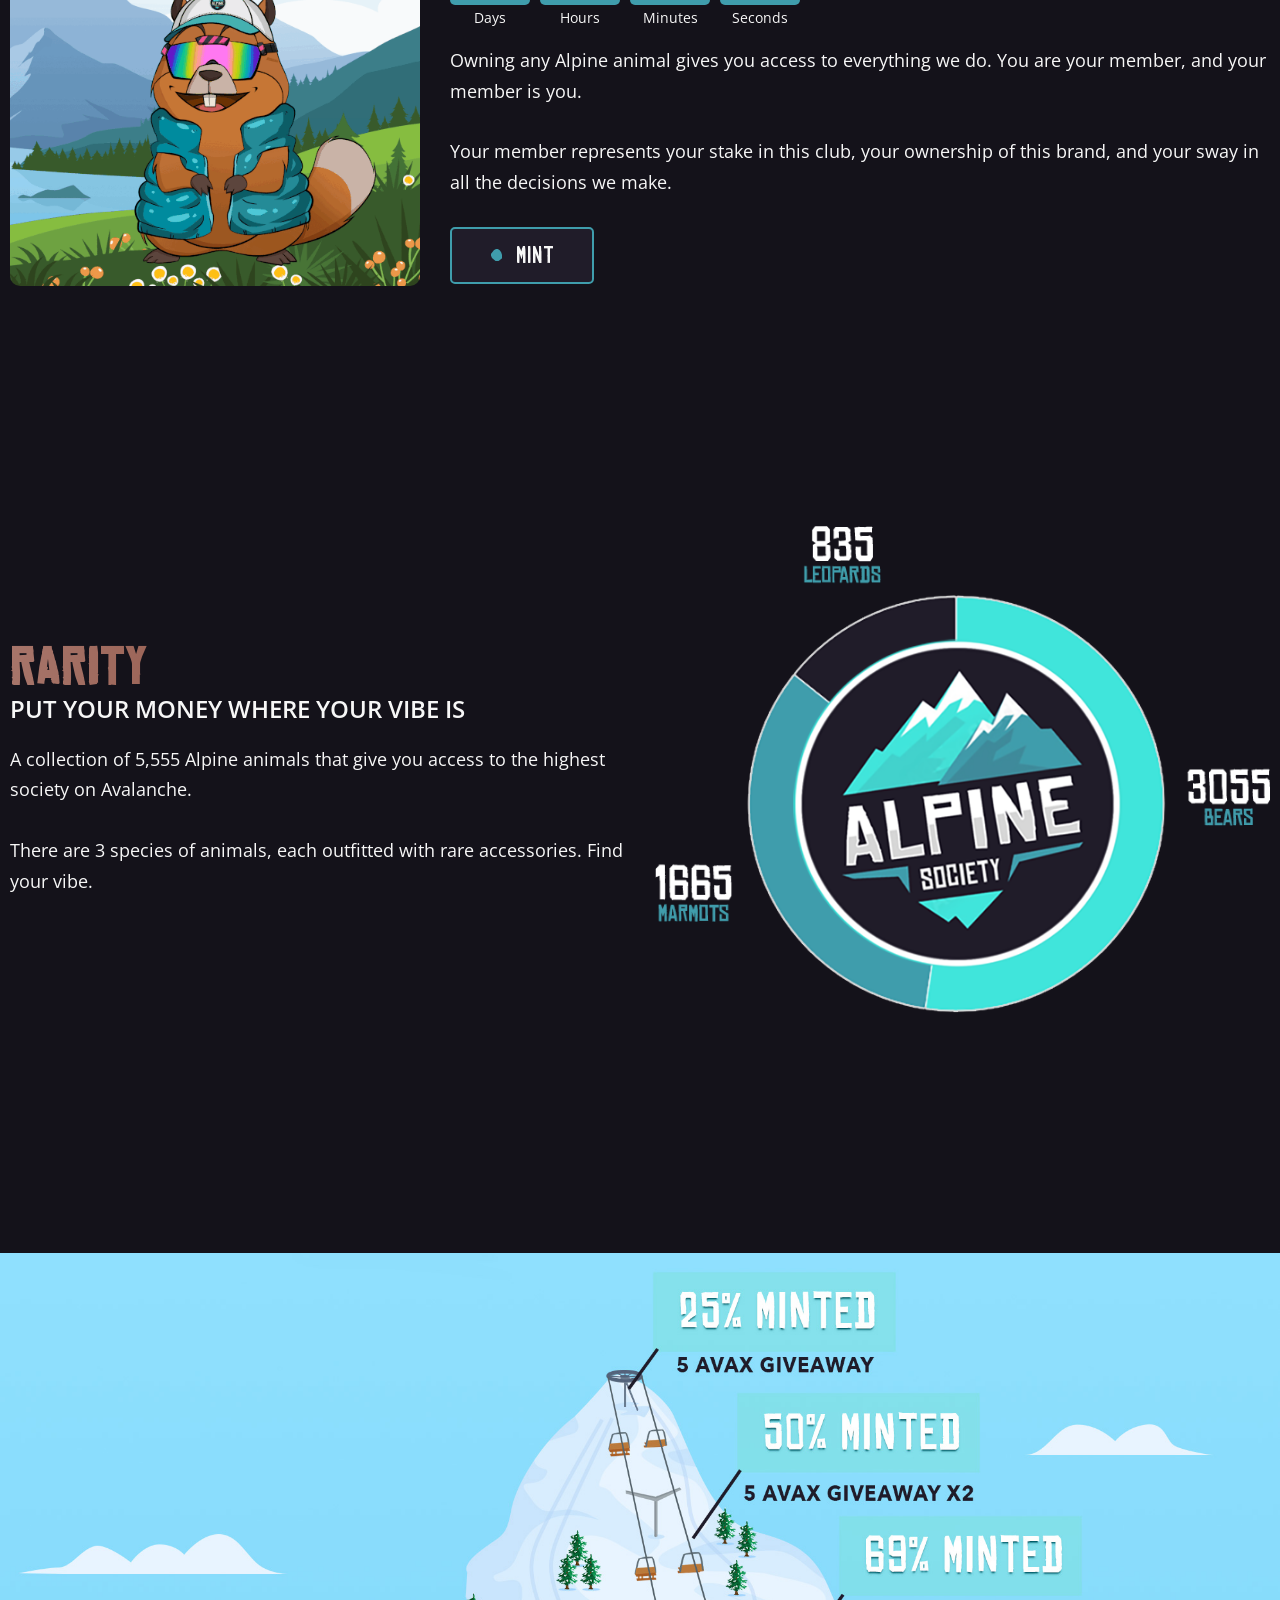
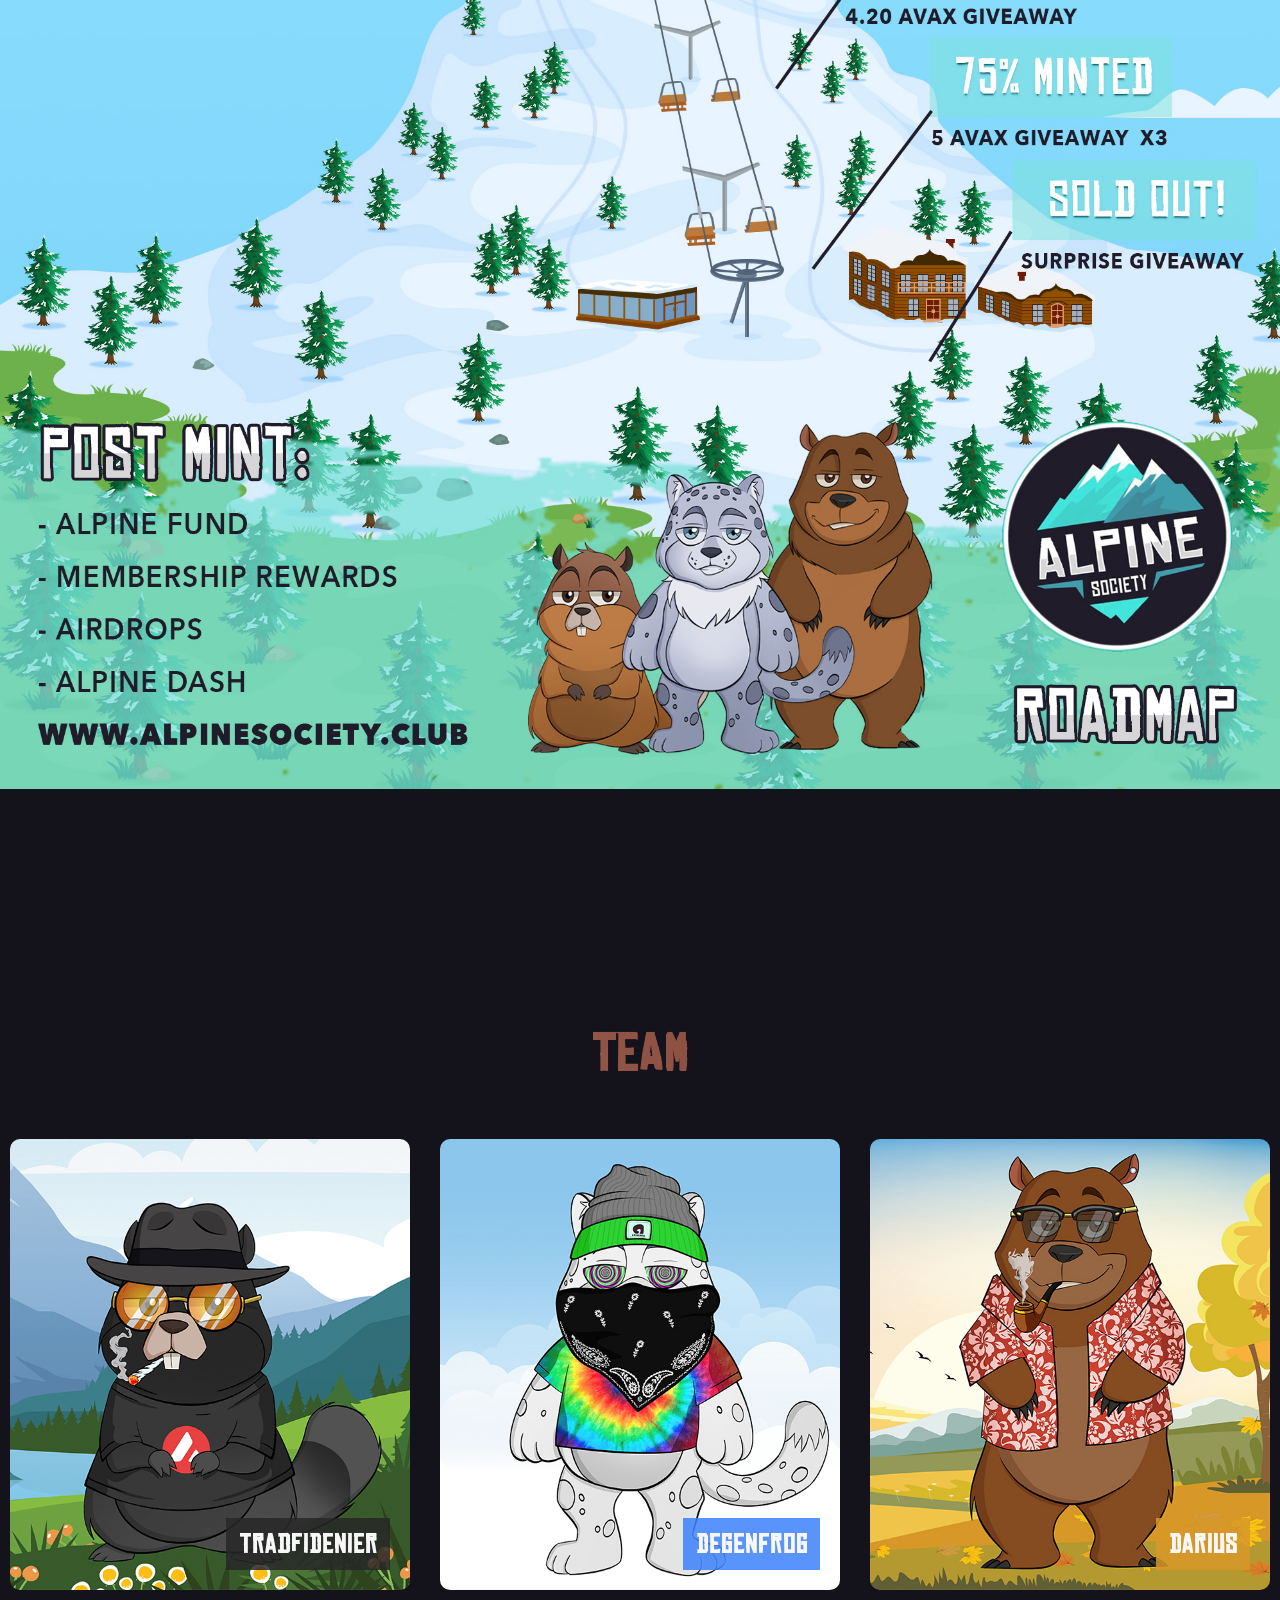
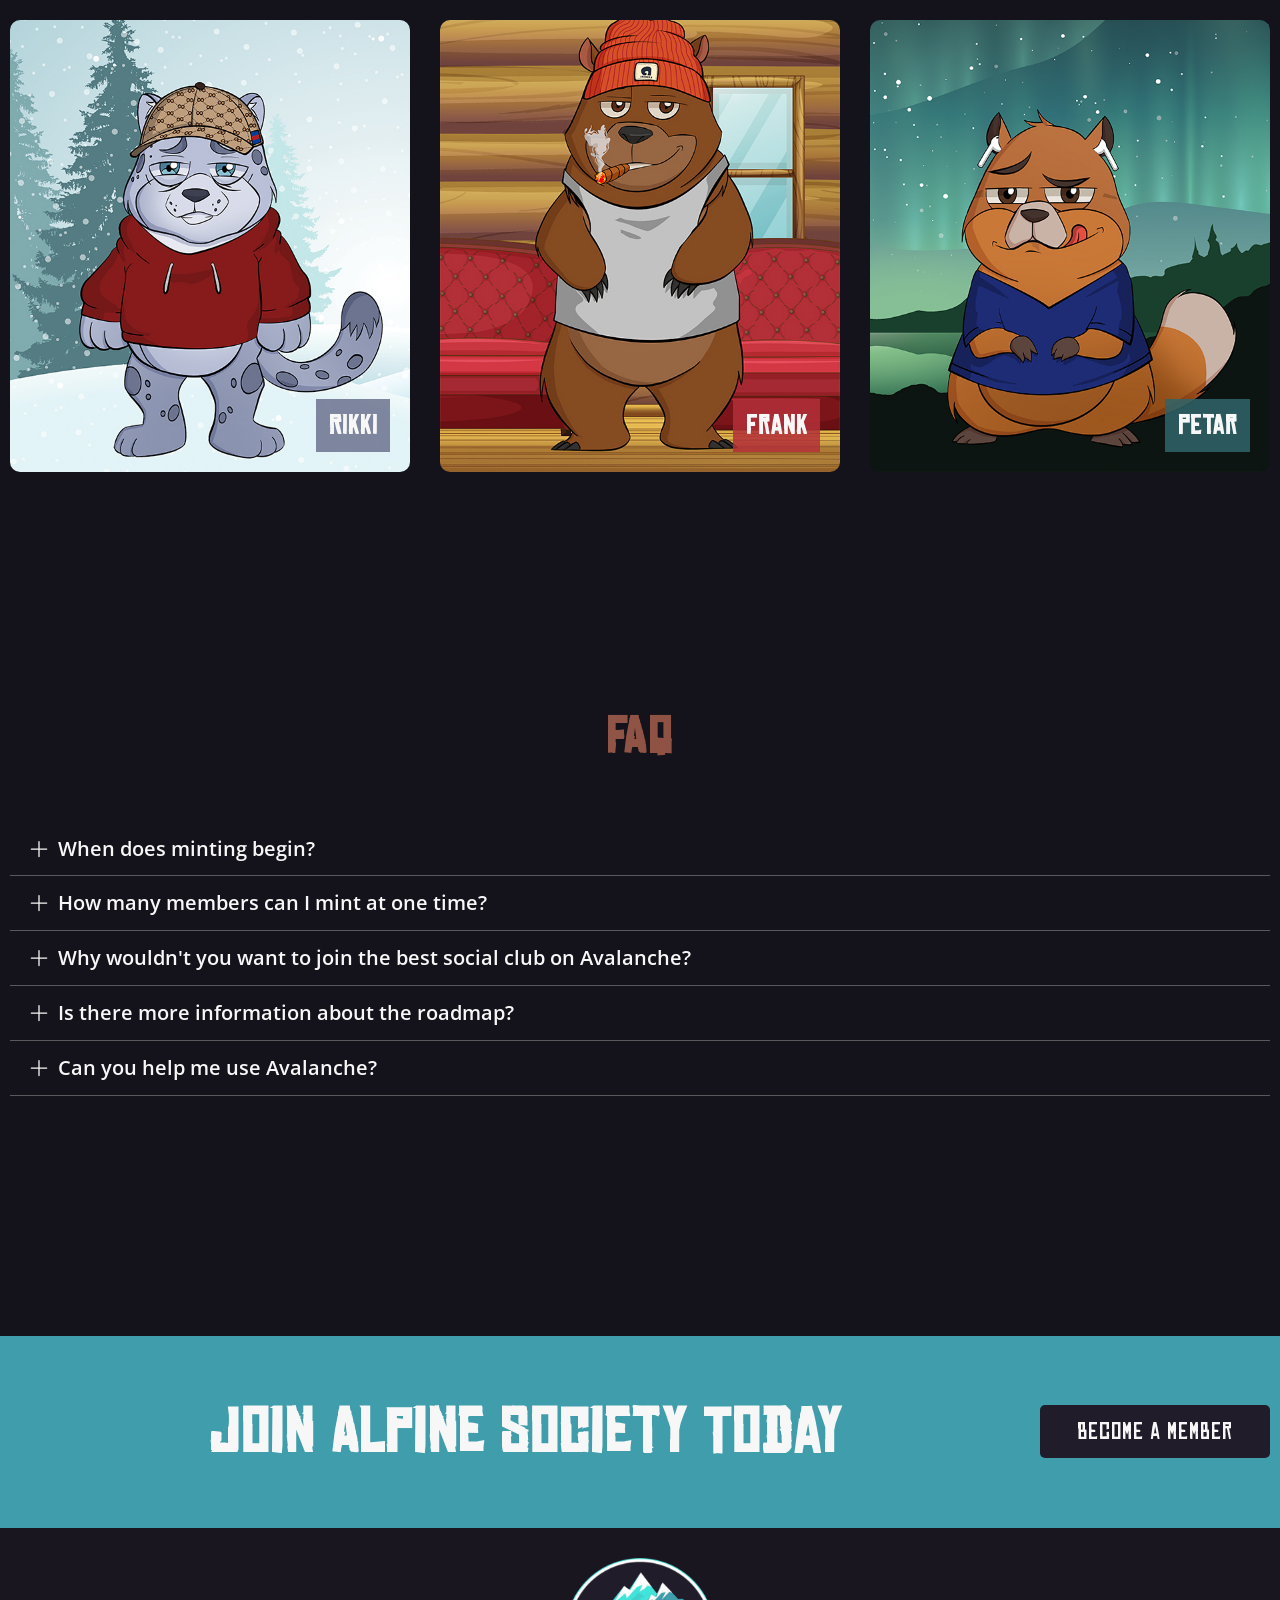
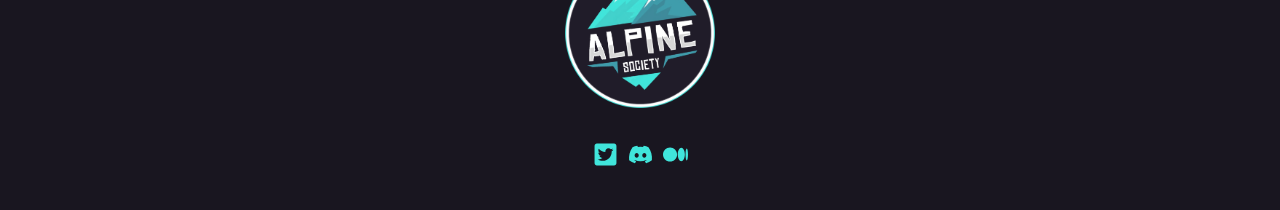
==== commit ce4b72da: "Update index.html" ====
--- a/index.html
+++ b/index.html
@@ -91,7 +91,7 @@
     <!--Section About-->
     <section class="section section__about" id="sticky">
       <div class="row">
-        <h2 class="heading-secondary mb-sm">Welcome to the Alpine Society</h2>
+        <h2 class="heading-secondary mb-sm">Welcome to Giant Cock Land</h2>
         <p class="paragraph">
           Alpine Society is a social club in the metaverse and a brand in the
           physical world. The NFTs are not only a great piece to show off in
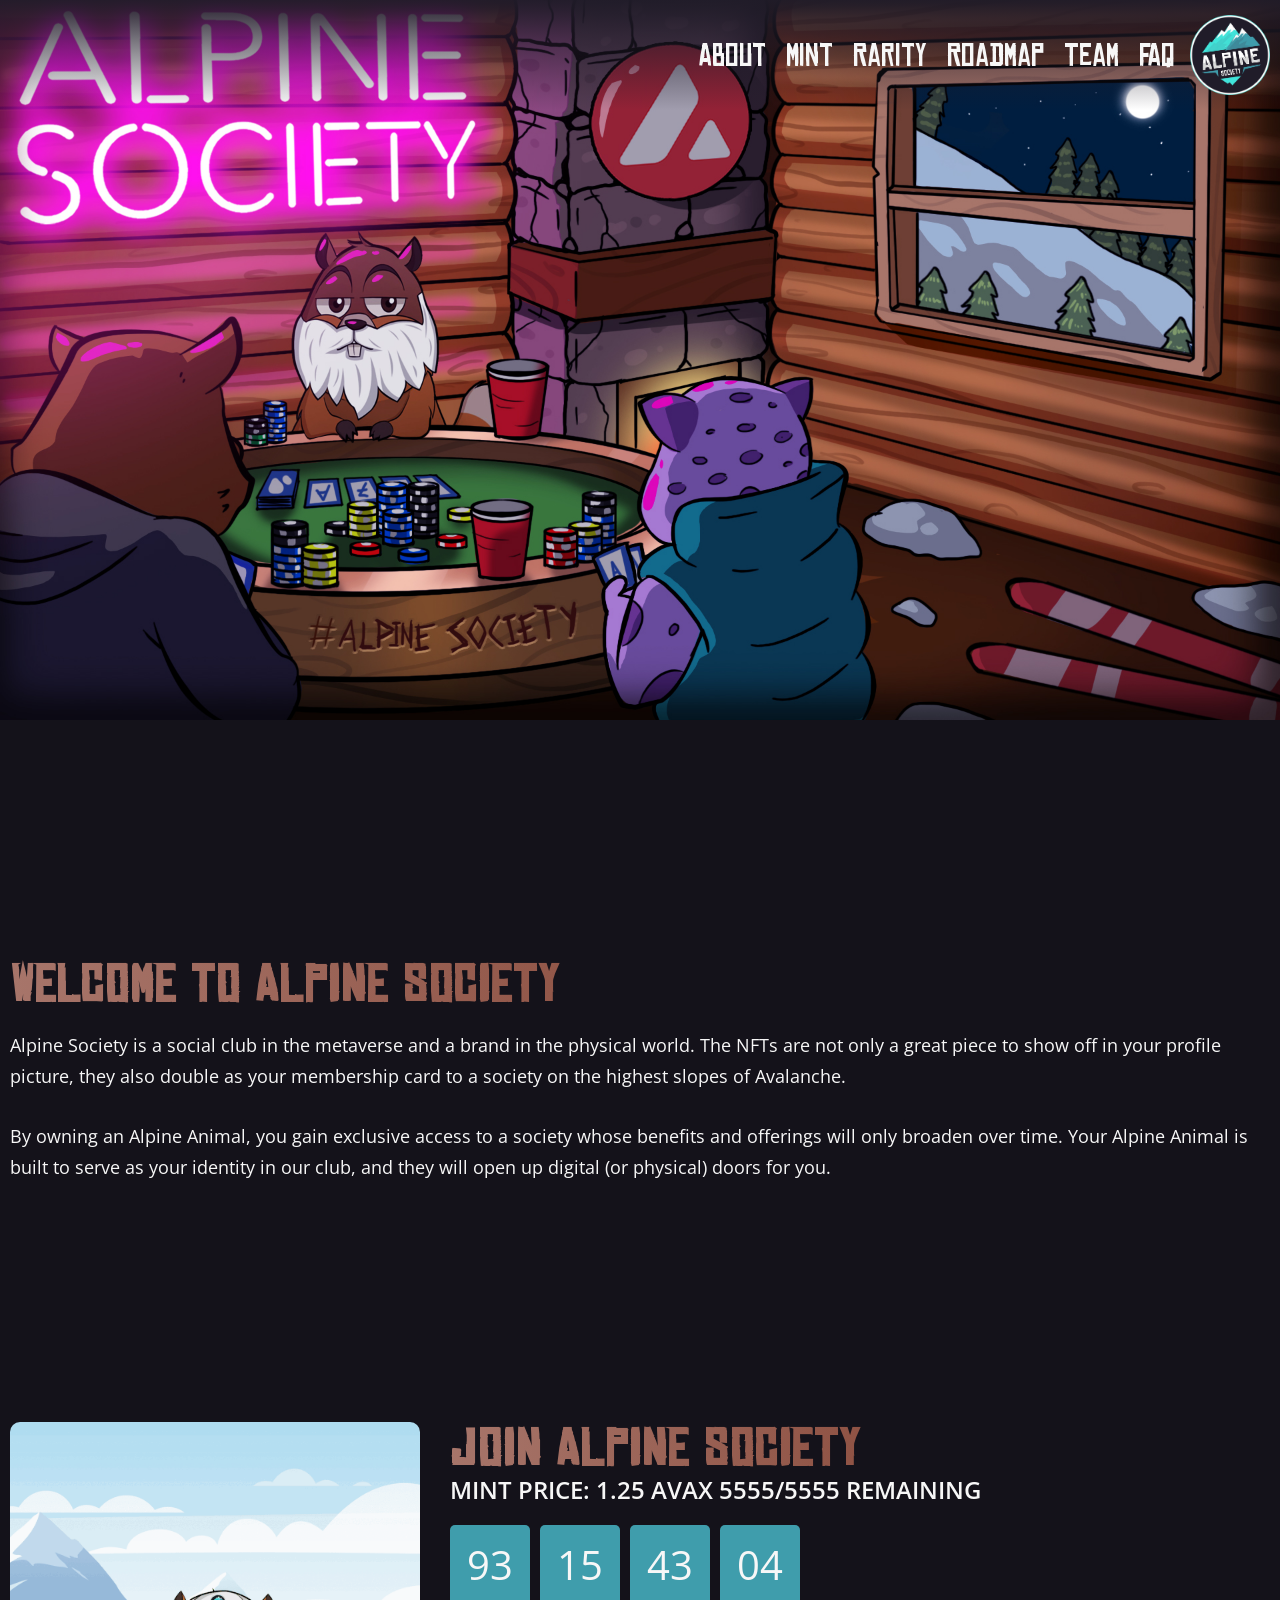
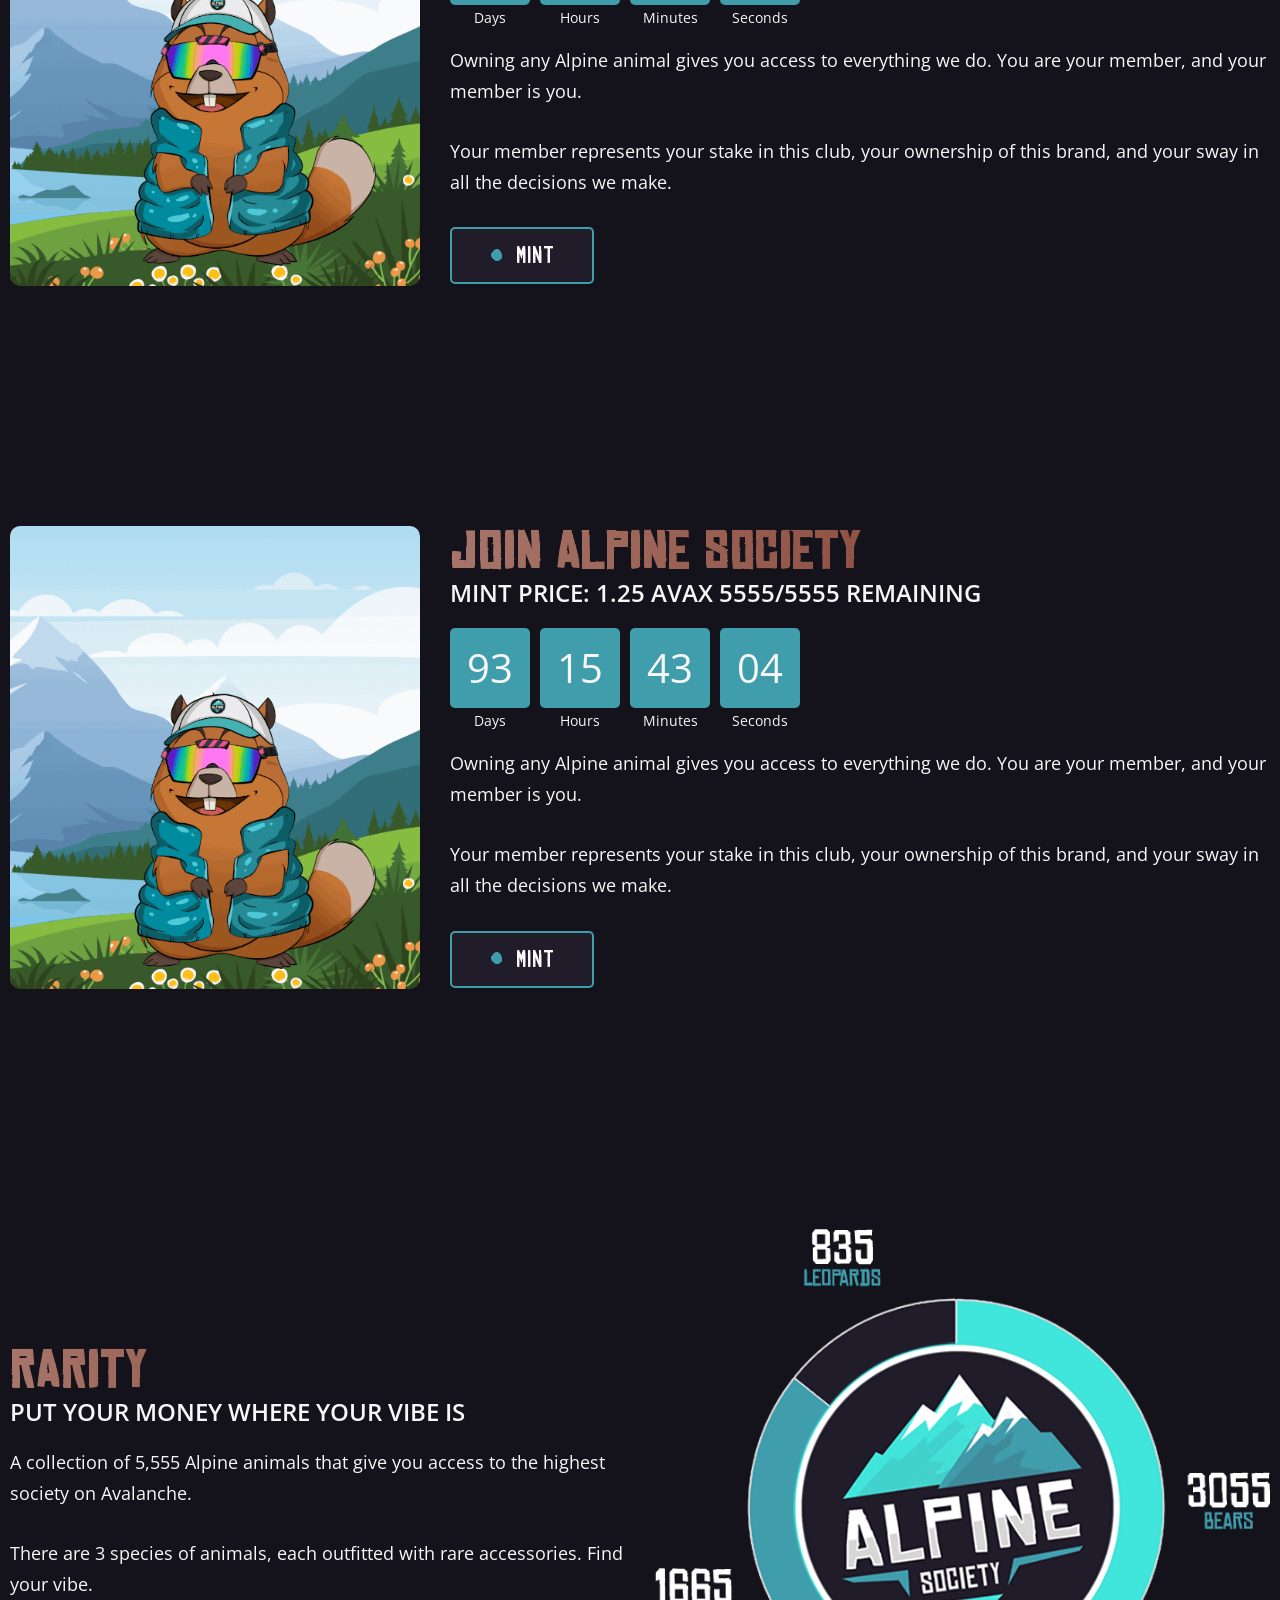
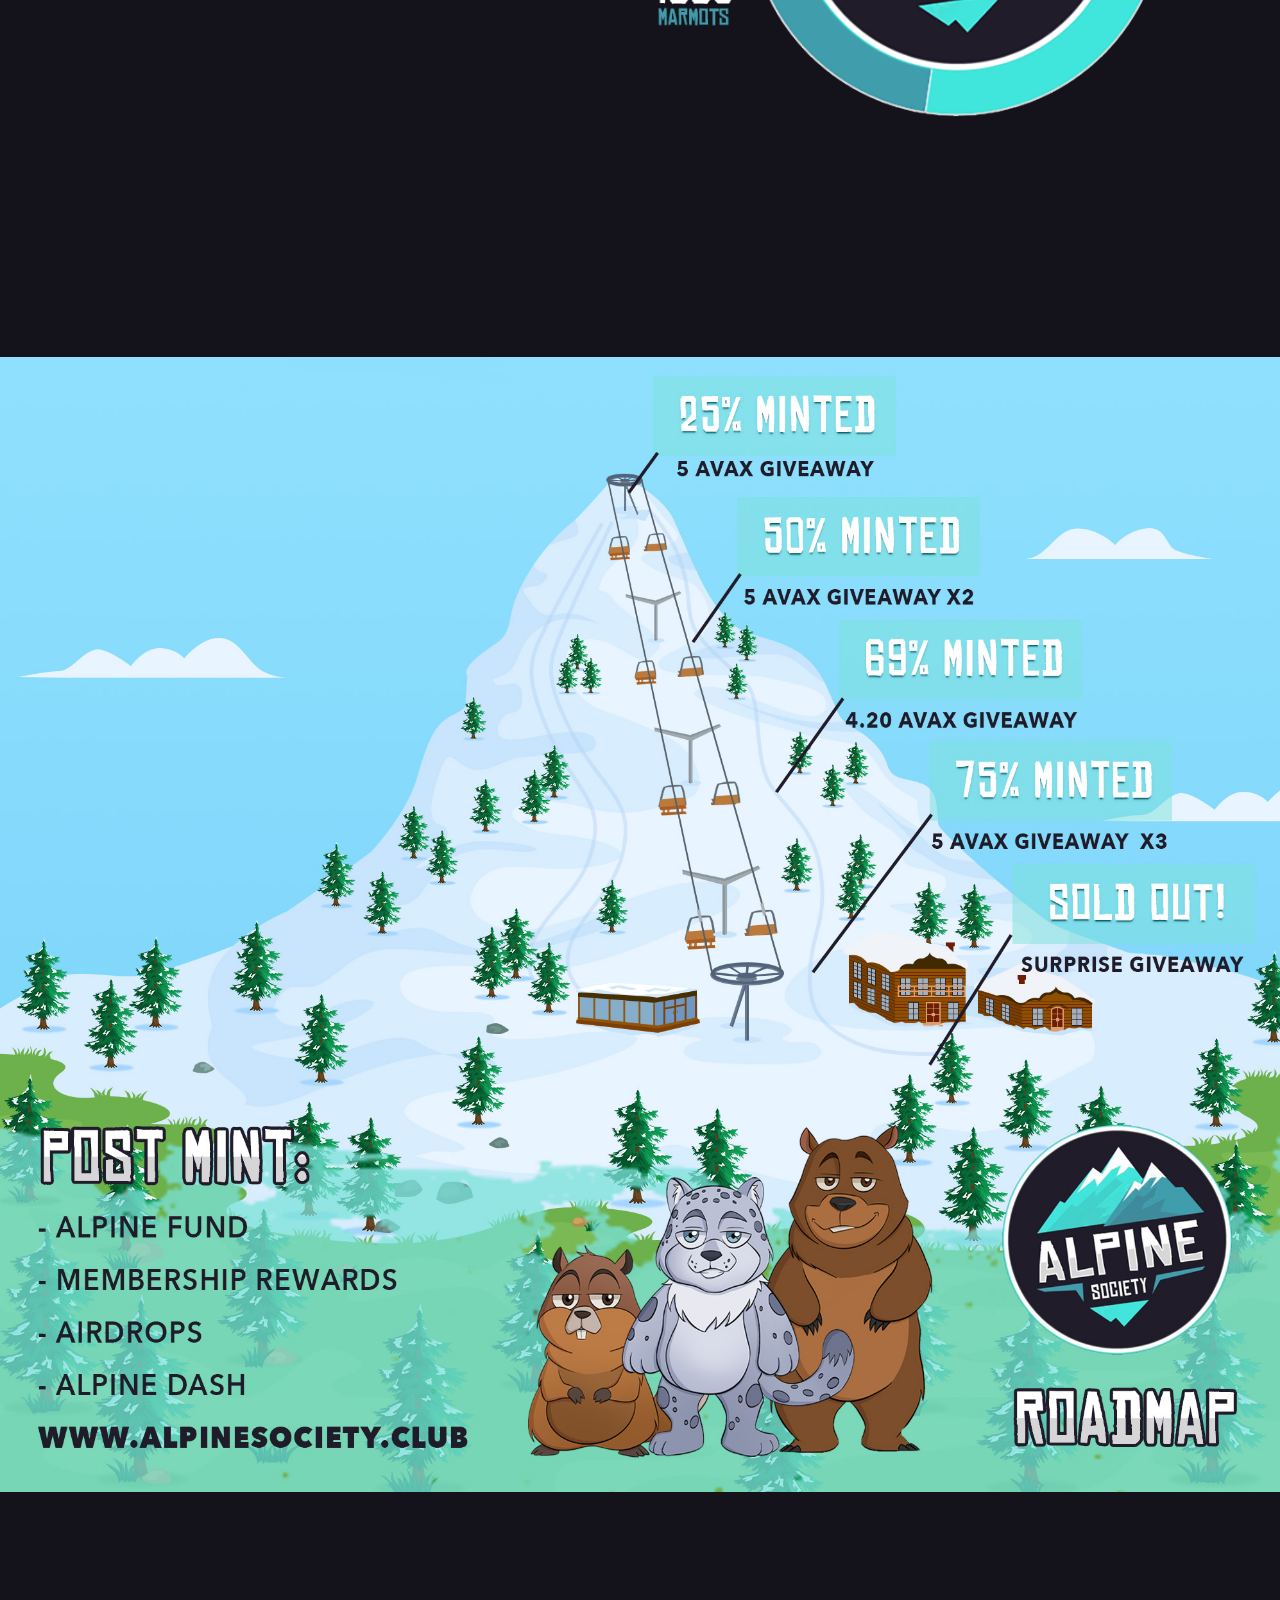
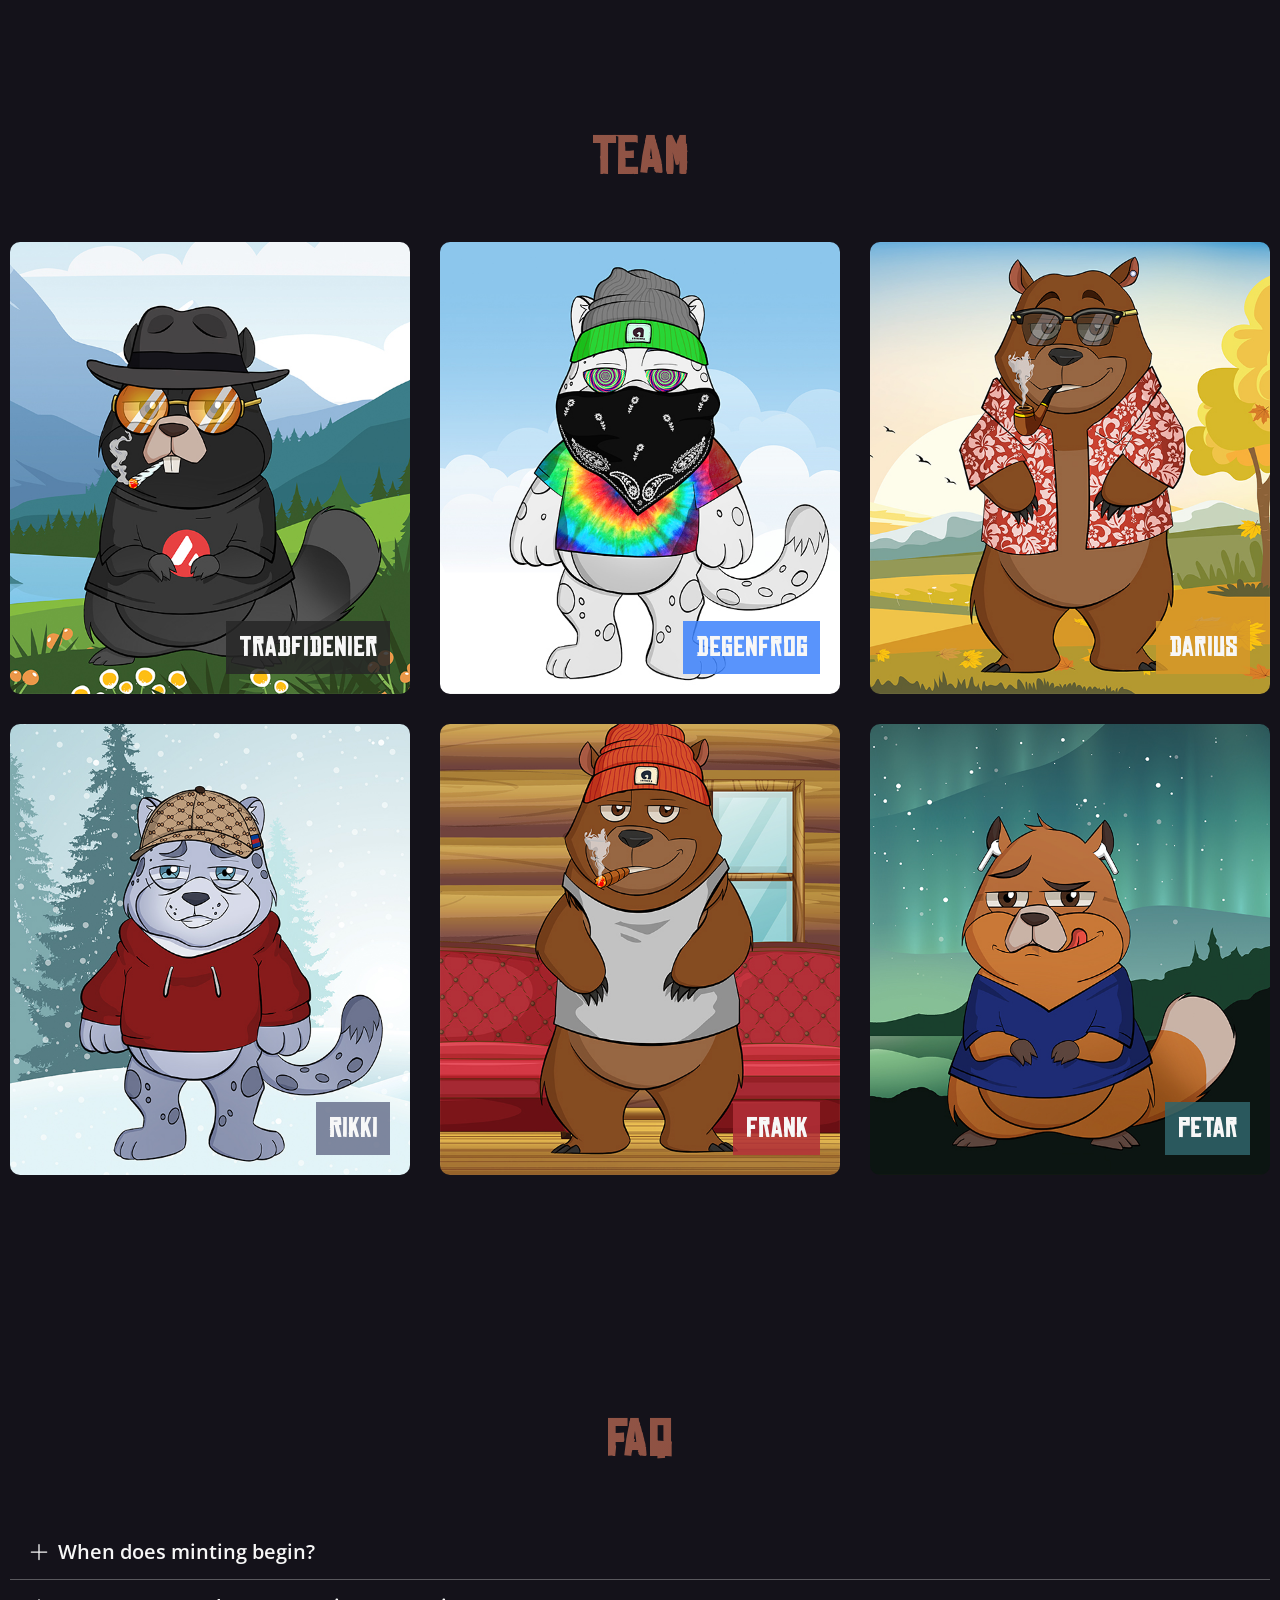
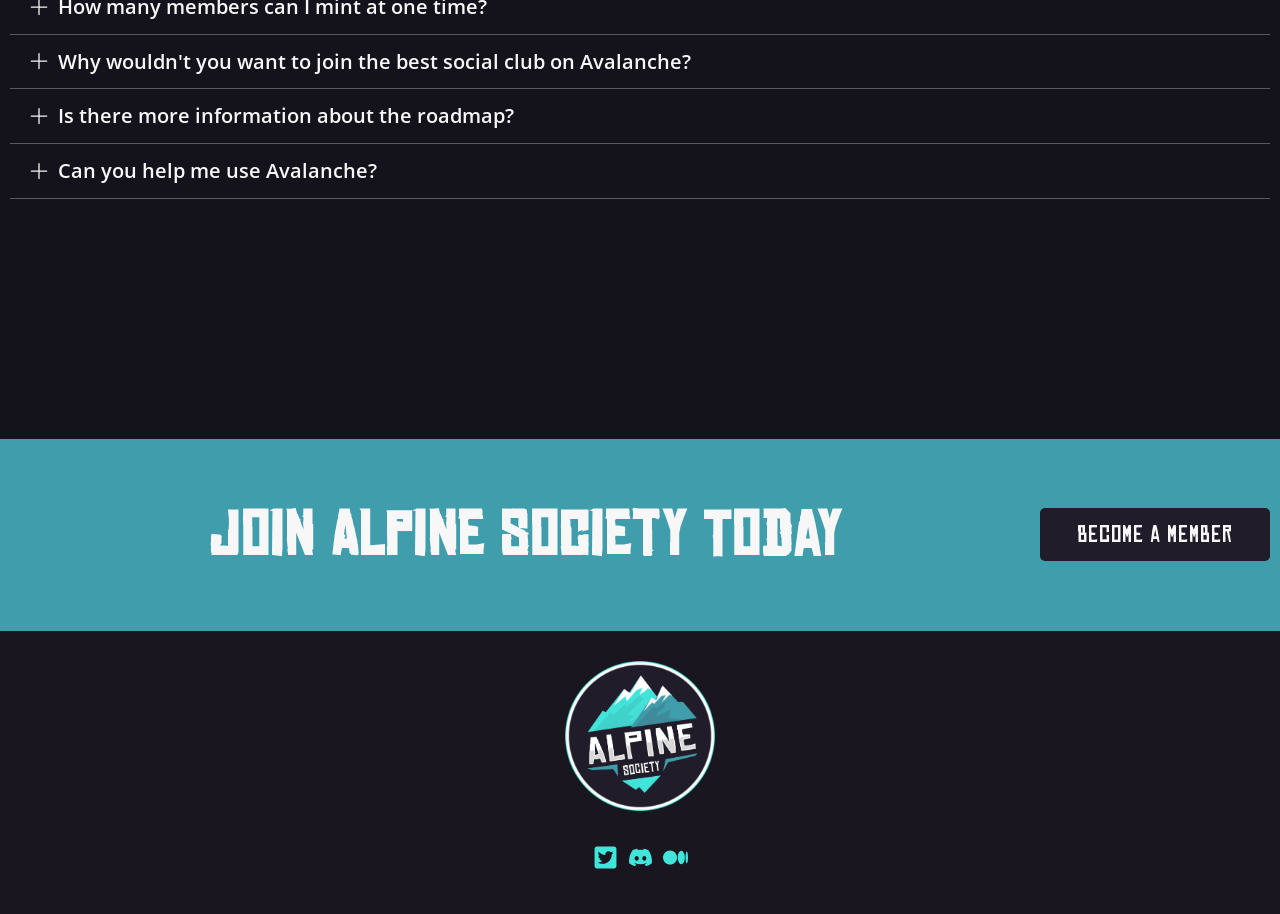
==== commit ed18dd1d: "Update index.html" ====
--- a/index.html
+++ b/index.html
@@ -91,7 +91,7 @@
     <!--Section About-->
     <section class="section section__about" id="sticky">
       <div class="row">
-        <h2 class="heading-secondary mb-sm">Welcome to Giant Cock Land</h2>
+        <h2 class="heading-secondary mb-sm">Welcome to Alpine Society</h2>
         <p class="paragraph">
           Alpine Society is a social club in the metaverse and a brand in the
           physical world. The NFTs are not only a great piece to show off in
@@ -146,7 +146,45 @@
         </div>
       </div>
     </section>
-
+  <!--Section Mint-->
+    <section class="section section__mint">
+      <div class="row">
+        <div class="composition">
+          <img
+            class="composition__img"
+            src="img/alpine_society.gif"
+            alt="Alpine Society"
+          />
+        </div>
+        <div>
+          <h2 class="heading-secondary">Join Alpine Society</h2>
+          <h3 class="heading-tertiary mb-sm">
+            MINT PRICE:
+            <span class="heading-tertiary--light">
+              1.25 AVAX 5555/5555 Remaining
+            </span>
+          </h3>
+
+          <div class="mint-container mb-lg">
+            <div class="counter">
+              <div class="counter__box counter__box--days">93</div>
+              <div class="counter__box counter__box--hours">15</div>
+              <div class="counter__box counter__box--minutes">43</div>
+              <div class="counter__box counter__box--seconds">04</div>
+            </div>
+          </div>
+          <p class="paragraph">
+            Owning any Alpine animal gives you access to everything we do. You
+            are your member, and your member is you.
+          </p>
+          <p class="paragraph">
+            Your member represents your stake in this club, your ownership of
+            this brand, and your sway in all the decisions we make.
+          </p>
+          <button class="btn btn--primary" href="#">MINT</button>
+        </div>
+      </div>
+    </section>
     <!--Section Rarity-->
     <section class="section section__rarity">
       <div class="row">
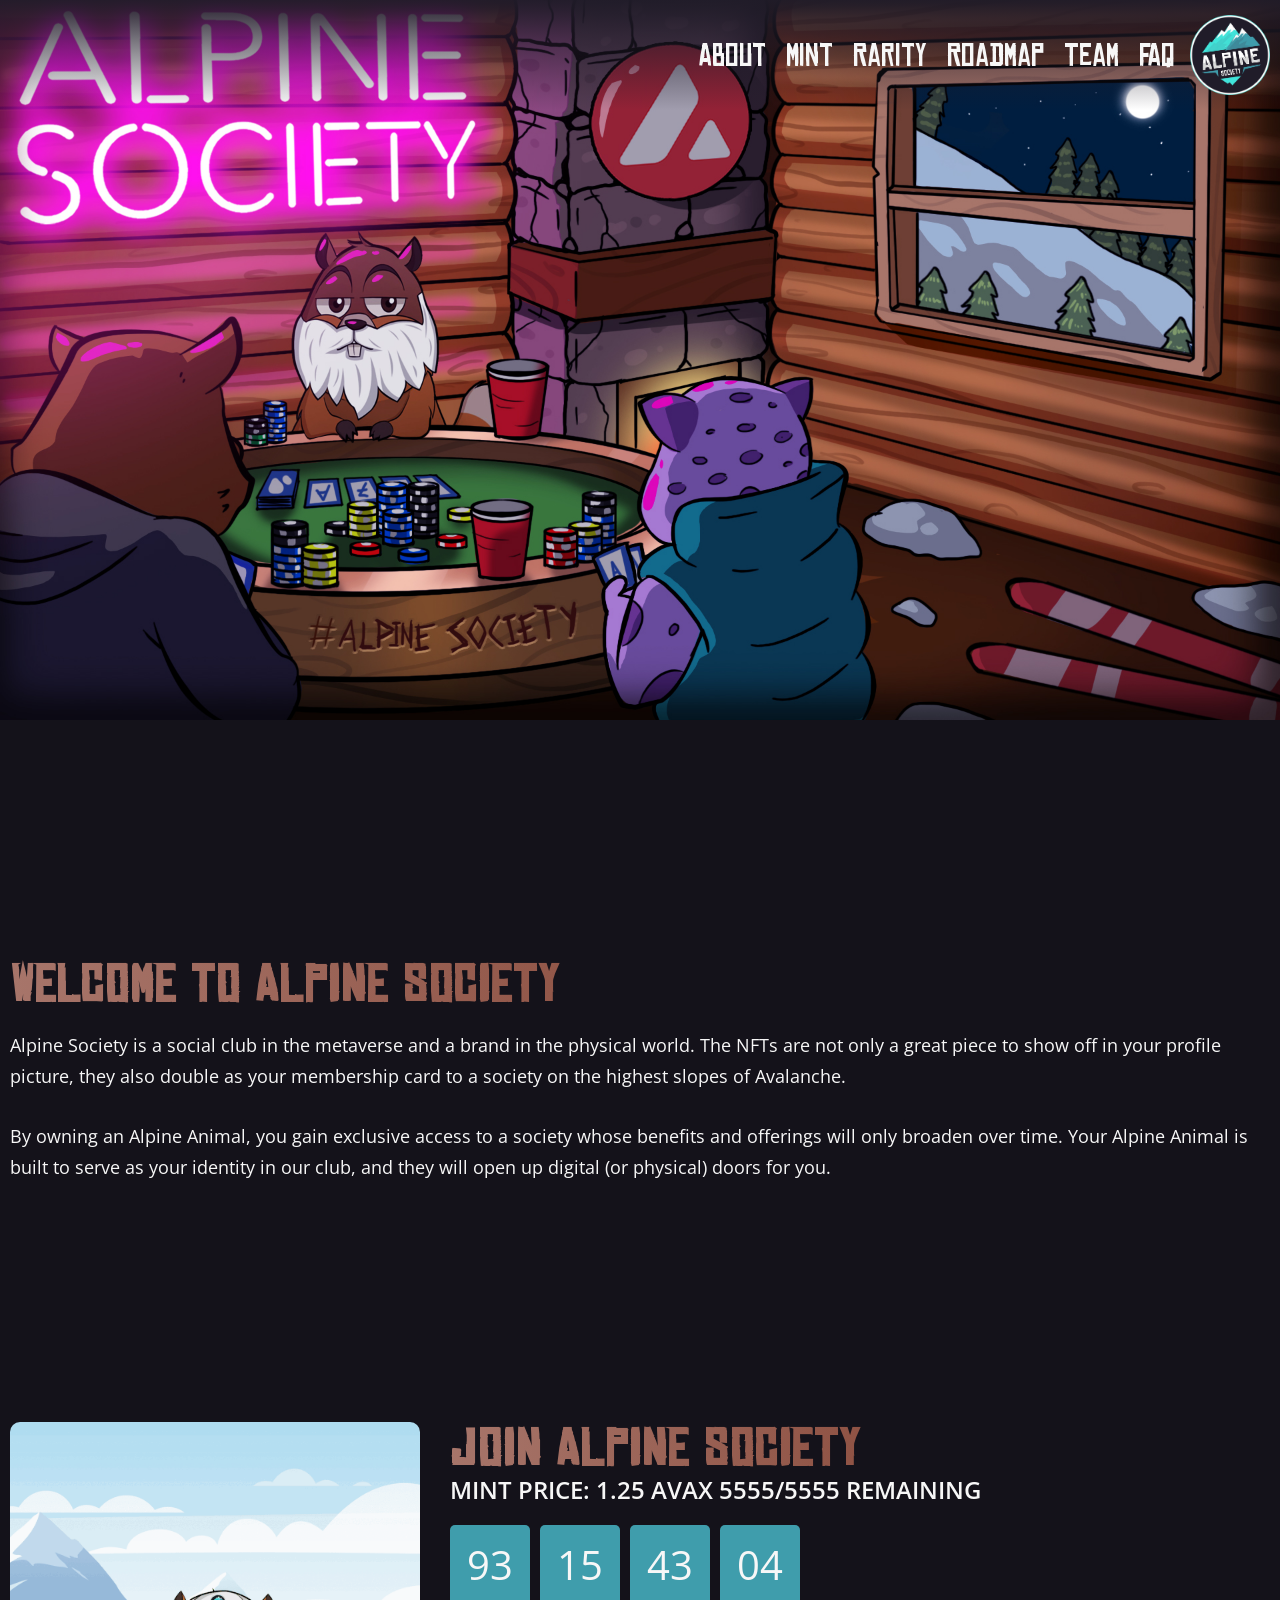
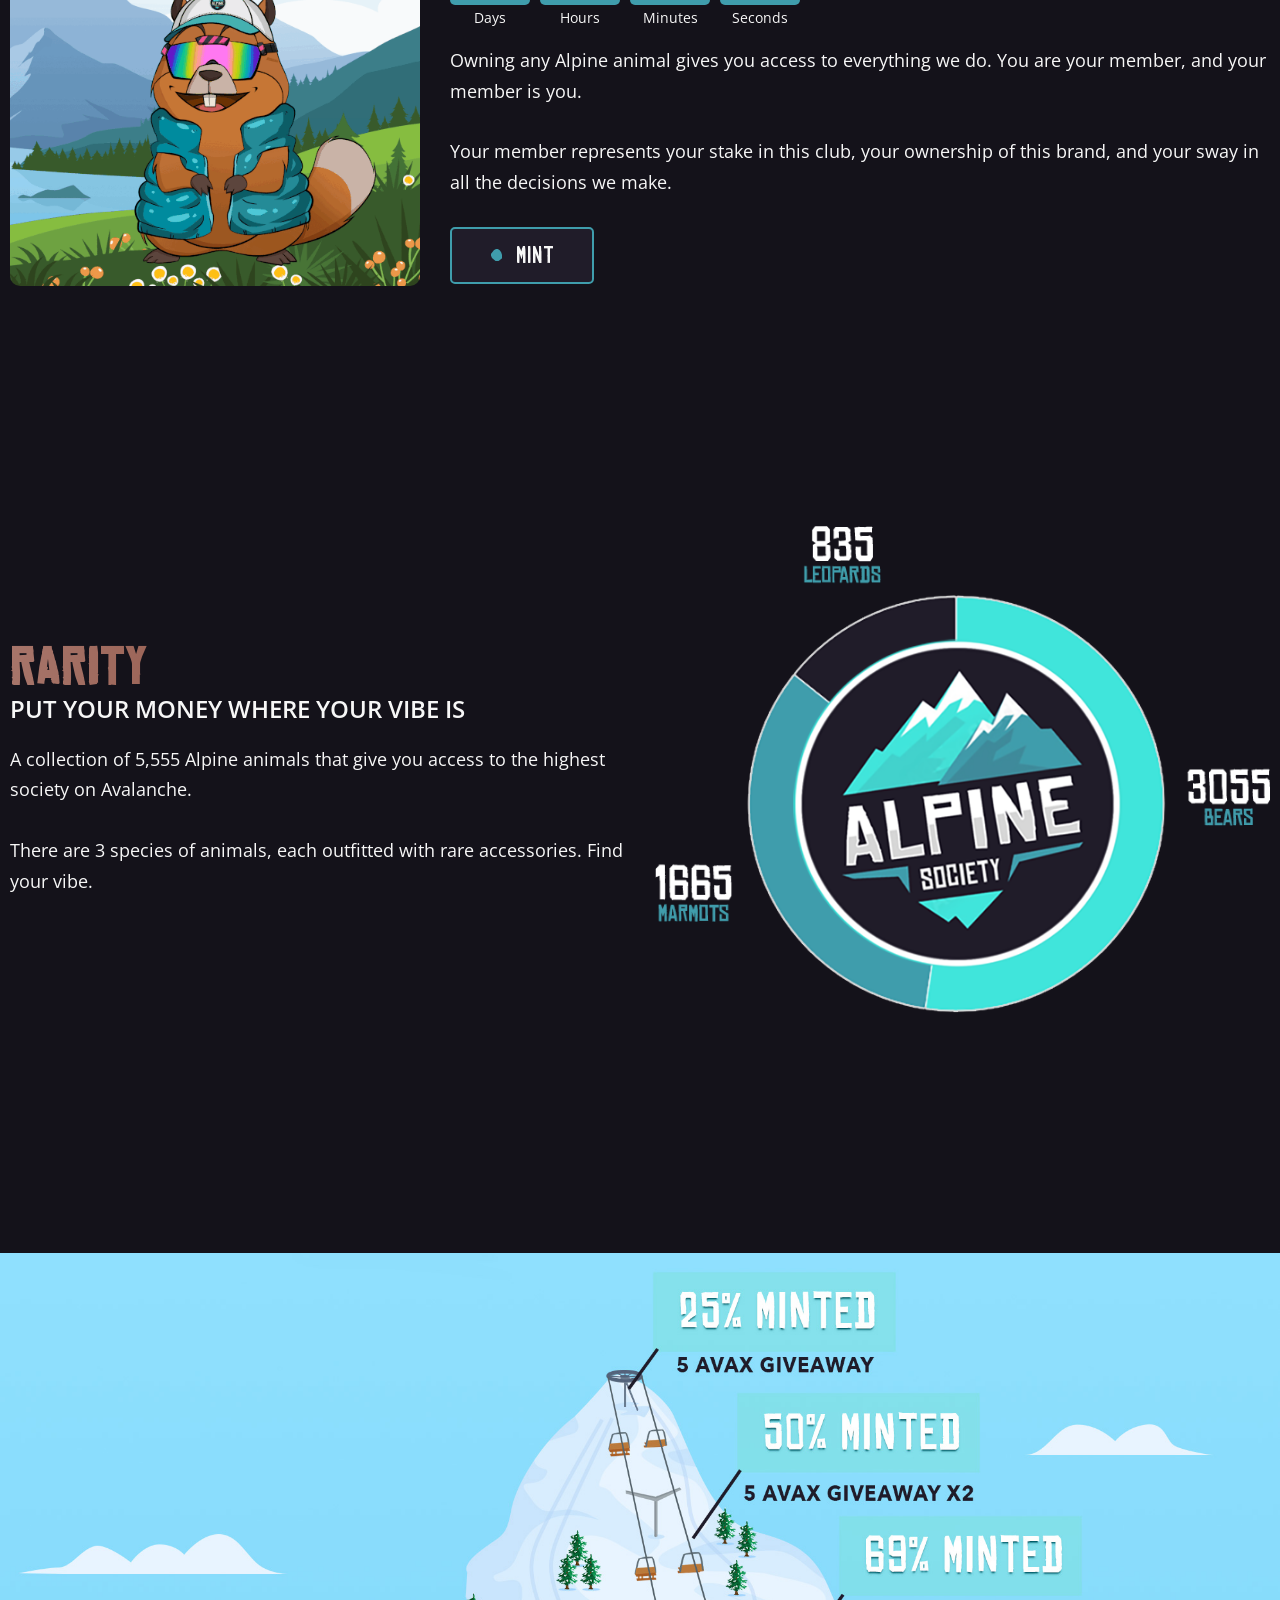
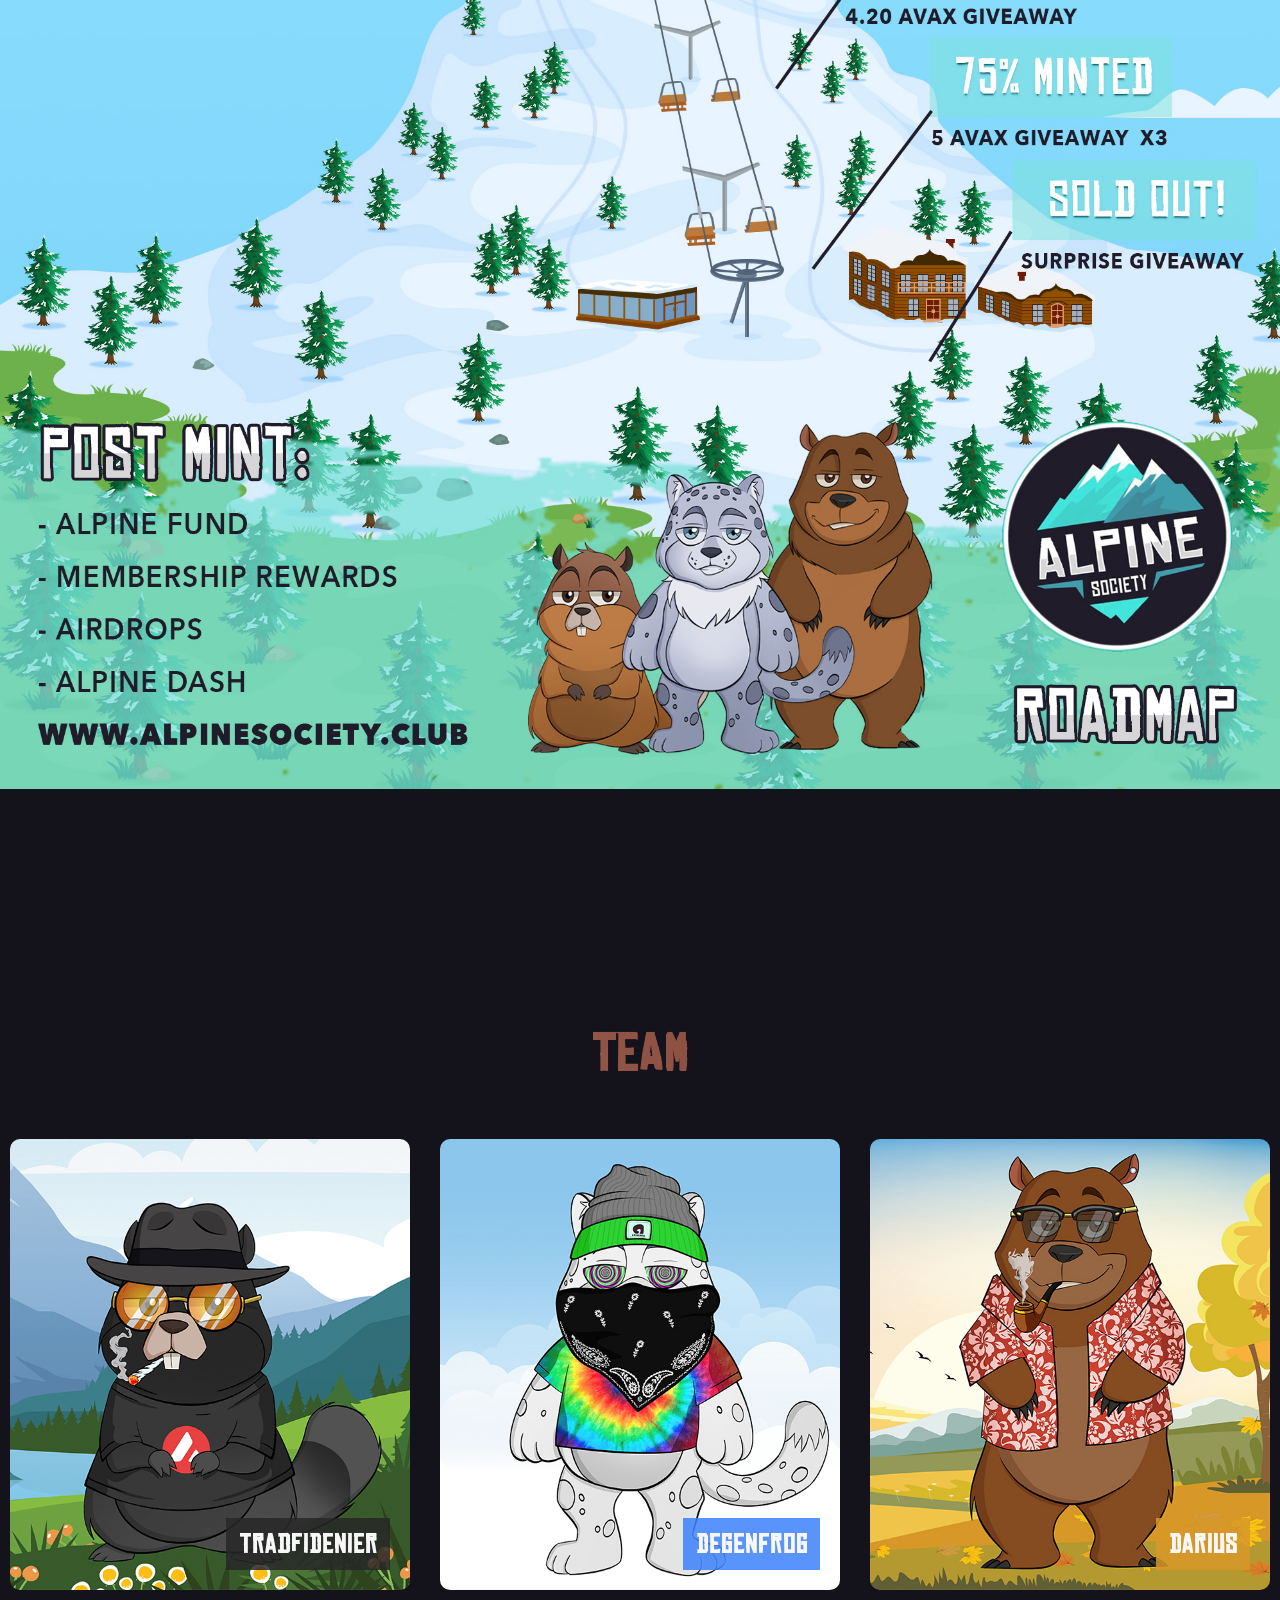
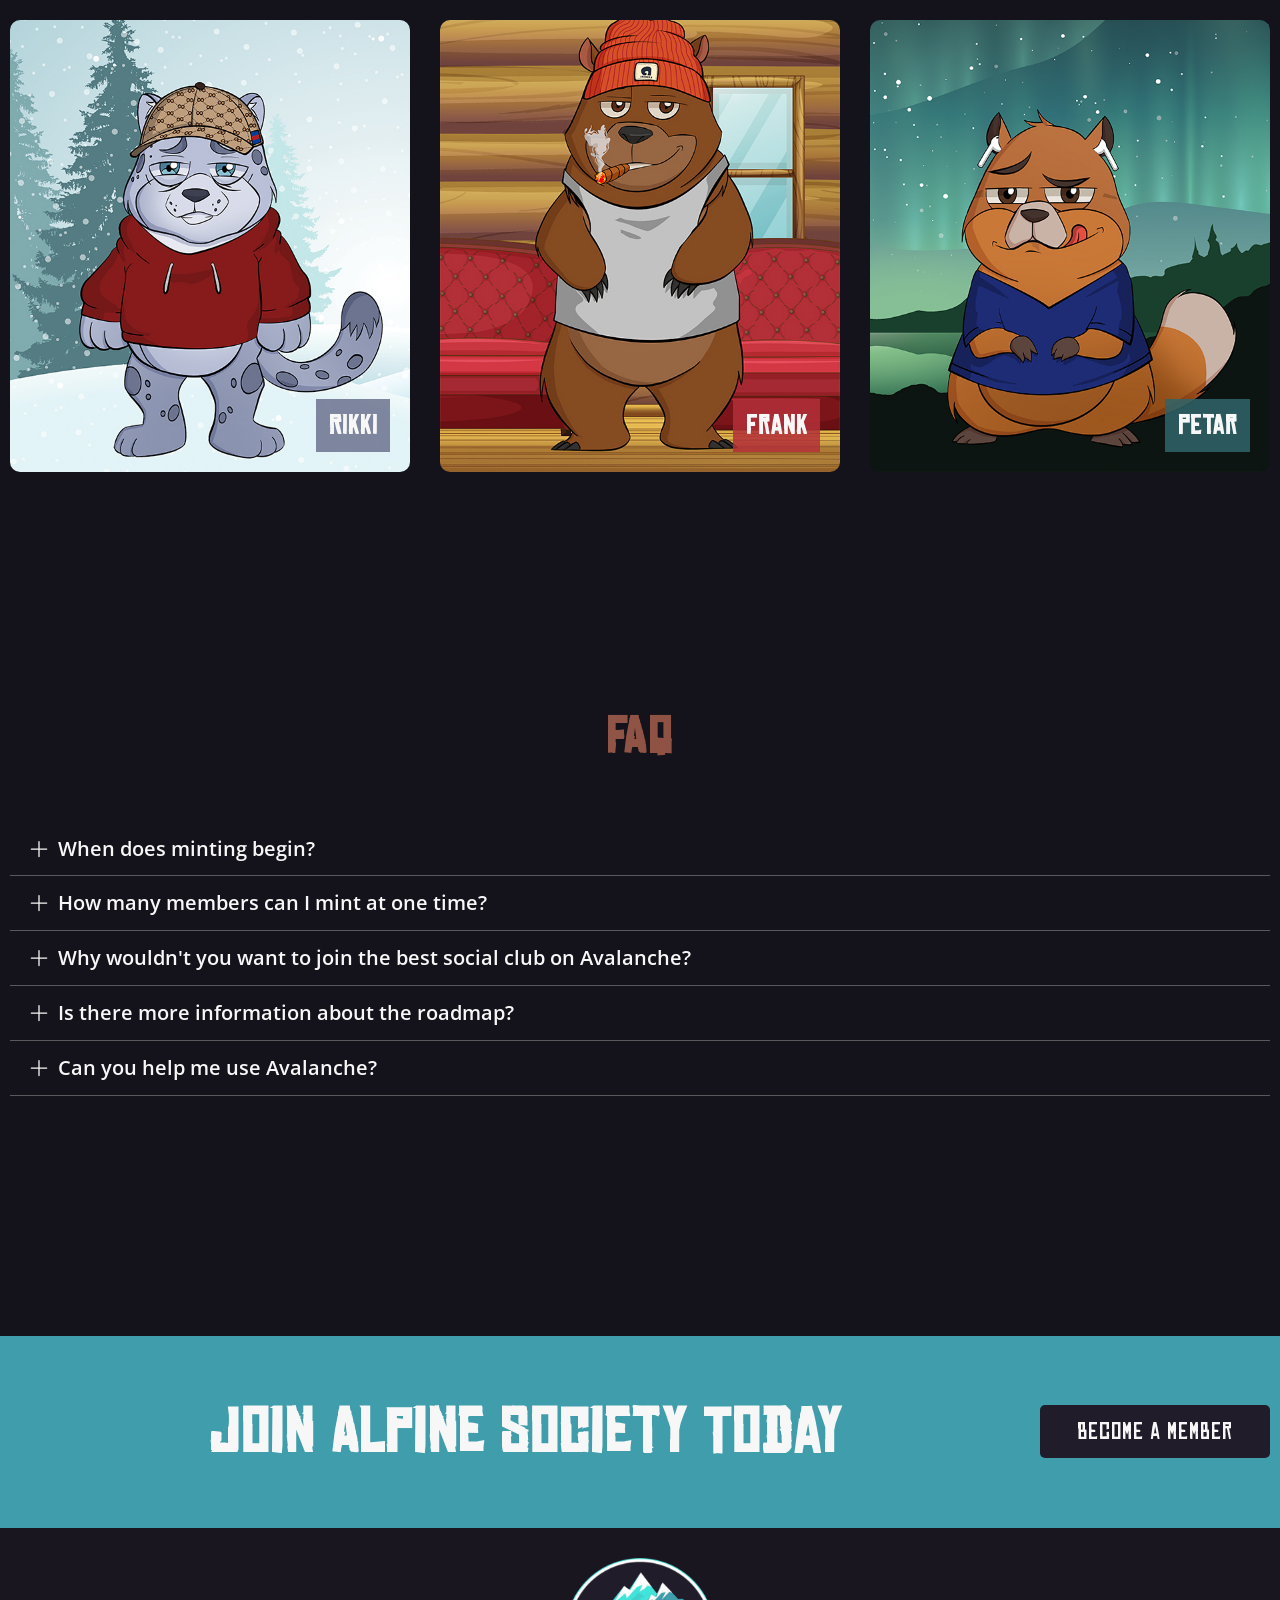
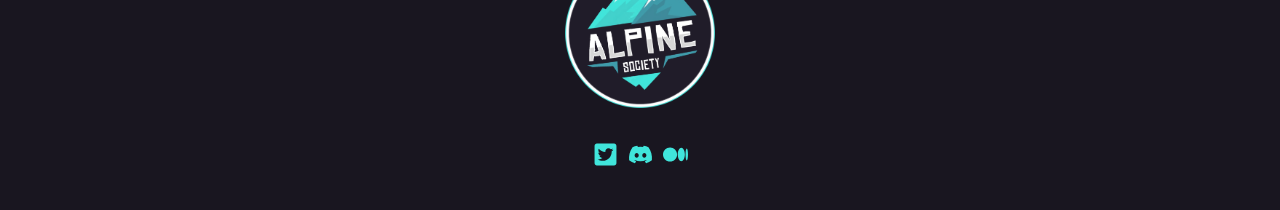
==== commit 5a6480b5: "Update index.html" ====
--- a/index.html
+++ b/index.html
@@ -146,45 +146,7 @@
         </div>
       </div>
     </section>
-  <!--Section Mint-->
-    <section class="section section__mint">
-      <div class="row">
-        <div class="composition">
-          <img
-            class="composition__img"
-            src="img/alpine_society.gif"
-            alt="Alpine Society"
-          />
-        </div>
-        <div>
-          <h2 class="heading-secondary">Join Alpine Society</h2>
-          <h3 class="heading-tertiary mb-sm">
-            MINT PRICE:
-            <span class="heading-tertiary--light">
-              1.25 AVAX 5555/5555 Remaining
-            </span>
-          </h3>
-
-          <div class="mint-container mb-lg">
-            <div class="counter">
-              <div class="counter__box counter__box--days">93</div>
-              <div class="counter__box counter__box--hours">15</div>
-              <div class="counter__box counter__box--minutes">43</div>
-              <div class="counter__box counter__box--seconds">04</div>
-            </div>
-          </div>
-          <p class="paragraph">
-            Owning any Alpine animal gives you access to everything we do. You
-            are your member, and your member is you.
-          </p>
-          <p class="paragraph">
-            Your member represents your stake in this club, your ownership of
-            this brand, and your sway in all the decisions we make.
-          </p>
-          <button class="btn btn--primary" href="#">MINT</button>
-        </div>
-      </div>
-    </section>
+  
     <!--Section Rarity-->
     <section class="section section__rarity">
       <div class="row">
